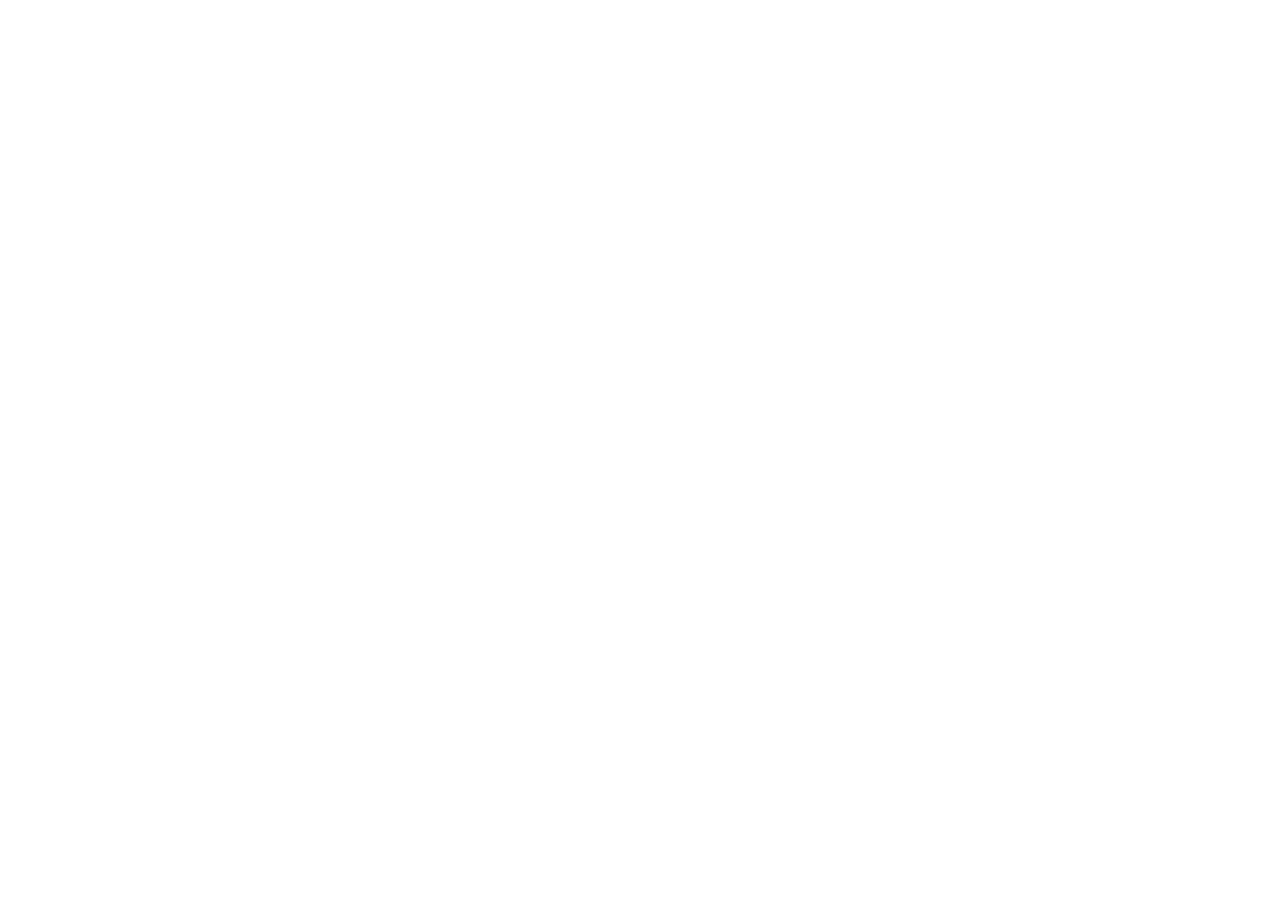
==== index.html @ 3688fe40 "init : création du dépôt, arborescence des fichiers et structure HTML de base" ====
<!DOCTYPE html>
<html lang="fr">
<head>
    <meta charset="UTF-8">
    <meta name="viewport" content="width=device-width, initial-scale=1.0">
    <title>AfriConnectSummit - Acceuil</title>

    <!-- Bootstrap Icons - CSS -->
    <link rel="stylesheet" href="https://cdn.jsdelivr.net/npm/bootstrap-icons@1.11.3/font/bootstrap-icons.min.css">
    <!-- feuille de style personnelle -->
    <link rel="stylesheet" href="css/style.css">
</head>
<body>
    
    <!-- script javascript-->
    <script src="js/main.js"></script>
</body>
</html>
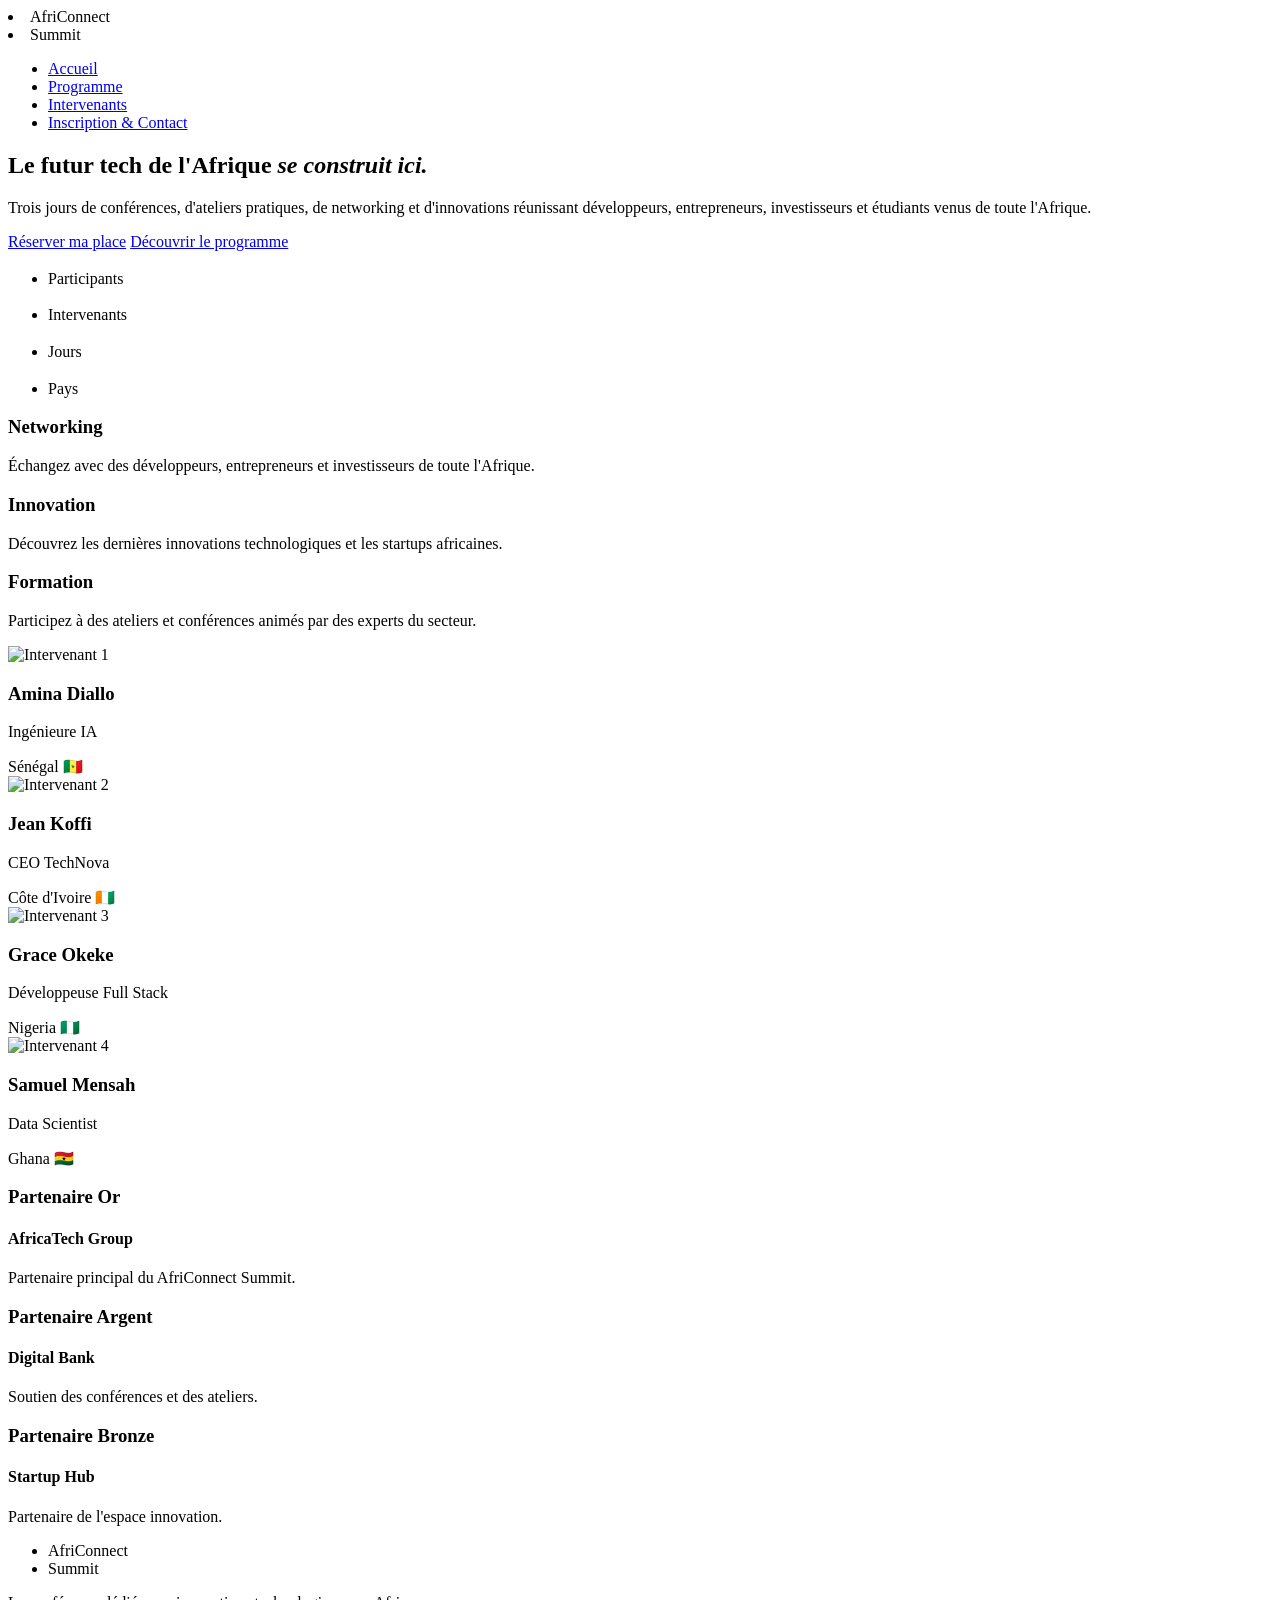
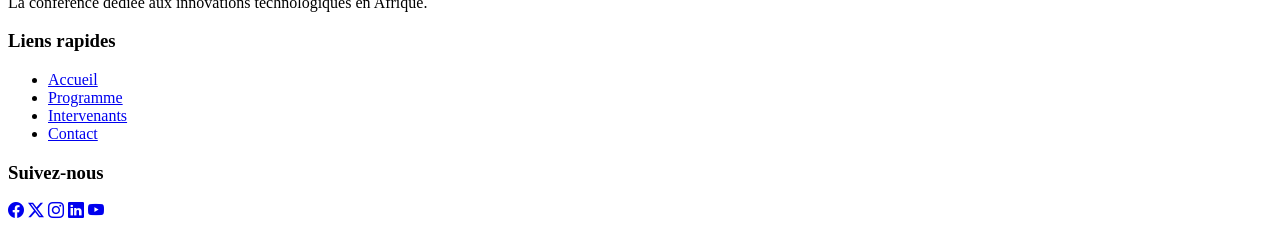
==== commit 91f28890: "HTML : Structure complète des 4 pages et contenu texte" ====
--- a/index.html
+++ b/index.html
@@ -1,5 +1,6 @@
 <!DOCTYPE html>
 <html lang="fr">
+
 <head>
     <meta charset="UTF-8">
     <meta name="viewport" content="width=device-width, initial-scale=1.0">
@@ -10,9 +11,186 @@
     <!-- feuille de style personnelle -->
     <link rel="stylesheet" href="css/style.css">
 </head>
+
 <body>
-    
+    <!-- navbar -->
+    <nav class="navbar">
+        <div class="logo">
+            <li class="logo">AfriConnect</li>
+            <li class="logo" id="color">Summit</li>
+        </div>
+        <ul class="nav-links">
+            <li><a href="index.html">Accueil</a></li>
+            <li><a href="programme.html">Programme</a></li>
+            <li><a href="intervenants.html">Intervenants</a></li>
+            <li><a href="contact.html">Inscription & Contact</a></li>
+        </ul>
+        <div class="hamburger">
+            <span></span>
+            <span></span>
+            <span></span>
+        </div>
+    </nav>
+
+    <!-- section hero -->
+    <section>
+        <div class="hero-container">
+            <div class="hero-text">
+                <h1>Le futur tech de l'Afrique <em>se construit ici.</em></h1>
+                <p>Trois jours de conférences, d'ateliers pratiques, de networking et d'innovations réunissant
+                    développeurs, entrepreneurs, investisseurs et étudiants venus de toute l'Afrique.</p>
+                <div class="hero-buttons">
+                    <a href="#" class="primaire">Réserver ma place</a>
+                    <a href="#" class="secondaire">Découvrir le programme</a>
+                </div>
+            </div>
+            <div class="hero-image">
+                <div class="image"></div>
+            </div>
+        </div>
+    </section>
+
+    <!-- section chiffres clés -->
+    <section>
+        <div></div>
+        <ul>
+            <li>
+                <h3></h3>
+                <p>Participants</p>
+            </li>
+            <li>
+                <h3></h3>
+                <p>Intervenants</p>
+            </li>
+            <li>
+                <h3></h3>
+                <p>Jours</p>
+            </li>
+            <li>
+                <h3></h3>
+                <p>Pays</p>
+            </li>
+        </ul>
+    </section>
+
+    <!-- section pourquoi anticiper -->
+    <section>
+        <div class="card">
+            <i class="fa-solid fa-users"></i>
+            <h3>Networking</h3>
+            <p>Échangez avec des développeurs, entrepreneurs et investisseurs de toute l'Afrique.</p>
+        </div>
+        <div class="card">
+            <i class="fa-solid fa-lightbulb"></i>
+            <h3>Innovation</h3>
+            <p>Découvrez les dernières innovations technologiques et les startups africaines.</p>
+        </div>
+        <div class="card">
+            <i class="fa-solid fa-graduation-cap"></i>
+            <h3>Formation</h3>
+            <p>Participez à des ateliers et conférences animés par des experts du secteur.</p>
+        </div>
+    </section>
+
+    <!-- section intervenants vedettes -->
+    <section>
+        <div class="grid">
+            <div class="card">
+                <img src="" alt="Intervenant 1">
+                <h3>Amina Diallo</h3>
+                <p>Ingénieure IA</p>
+                <span>Sénégal 🇸🇳</span>
+            </div>
+            <div class="card">
+                <img src="" alt="Intervenant 2">
+                <h3>Jean Koffi</h3>
+                <p>CEO TechNova</p>
+                <span>Côte d'Ivoire 🇨🇮</span>
+            </div>
+            <div class="card">
+                <img src="" alt="Intervenant 3">
+                <h3>Grace Okeke</h3>
+                <p>Développeuse Full Stack</p>
+                <span>Nigeria 🇳🇬</span>
+            </div>
+            <div class="card">
+                <img src="" alt="Intervenant 4">
+                <h3>Samuel Mensah</h3>
+                <p>Data Scientist</p>
+                <span>Ghana 🇬🇭</span>
+            </div>
+        </div>
+    </section>
+
+    <!-- section sponsors -->
+    <section>
+        <div class="sponsor-container">
+
+            <div class="sponsor gold">
+                <h3>Partenaire Or</h3>
+                <h4>AfricaTech Group</h4>
+                <p>Partenaire principal du AfriConnect Summit.</p>
+            </div>
+
+            <div class="sponsor silver">
+                <h3>Partenaire Argent</h3>
+                <h4>Digital Bank</h4>
+                <p>Soutien des conférences et des ateliers.</p>
+            </div>
+
+            <div class="sponsor bronze">
+                <h3>Partenaire Bronze</h3>
+                <h4>Startup Hub</h4>
+                <p>Partenaire de l'espace innovation.</p>
+            </div>
+
+        </div>
+
+    </section>
+
+    <!-- footer -->
+    <footer>
+
+        <div class="footer-container">
+
+            <div class="footer-col">
+                <ul>
+                    <li class="logo">AfriConnect</li>
+                    <li class="logo" id="color">Summit</li>
+                </ul>
+                <p>La conférence dédiée aux innovations technologiques en Afrique.</p>
+            </div>
+
+            <div class="footer-col">
+                <h3>Liens rapides</h3>
+                <ul>
+                    <li><a href="index.html">Accueil</a></li>
+                    <li><a href="programme.html">Programme</a></li>
+                    <li><a href="intervenants.html">Intervenants</a></li>
+                    <li><a href="contact.html">Contact</a></li>
+                </ul>
+            </div>
+
+            <div class="footer-col">
+                <h3>Suivez-nous</h3>
+
+                <div class="social-icons">
+                    <a href="#"><i class="bi bi-facebook"></i></a>
+                    <a href="#"><i class="bi bi-twitter-x"></i></a>
+                    <a href="#"><i class="bi bi-instagram"></i></a>
+                    <a href="#"><i class="bi bi-linkedin"></i></a>
+                    <a href="#"><i class="bi bi-youtube"></i></a>
+                </div>
+            </div>
+
+        </div>
+
+        <div id="copyrigth"></div>
+
+    </footer>
+
     <!-- script javascript-->
     <script src="js/main.js"></script>
 </body>
+
 </html>
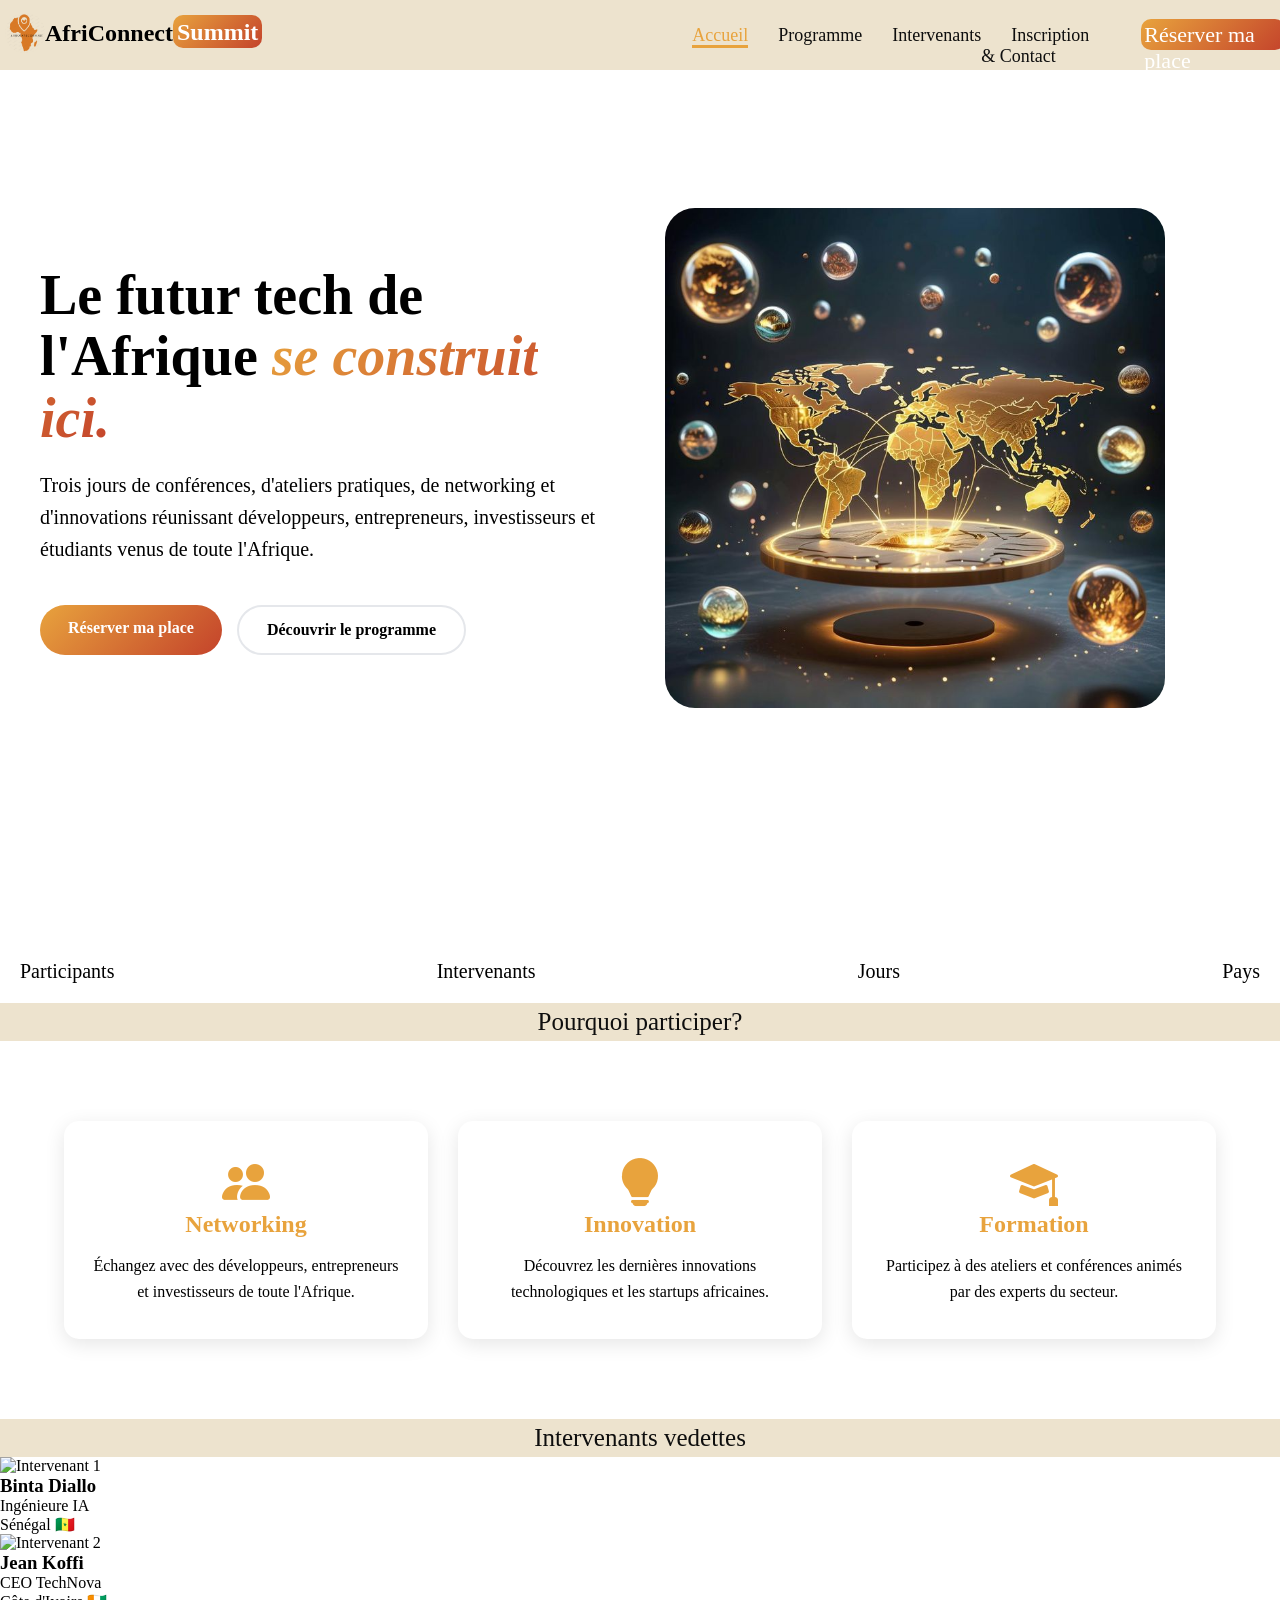
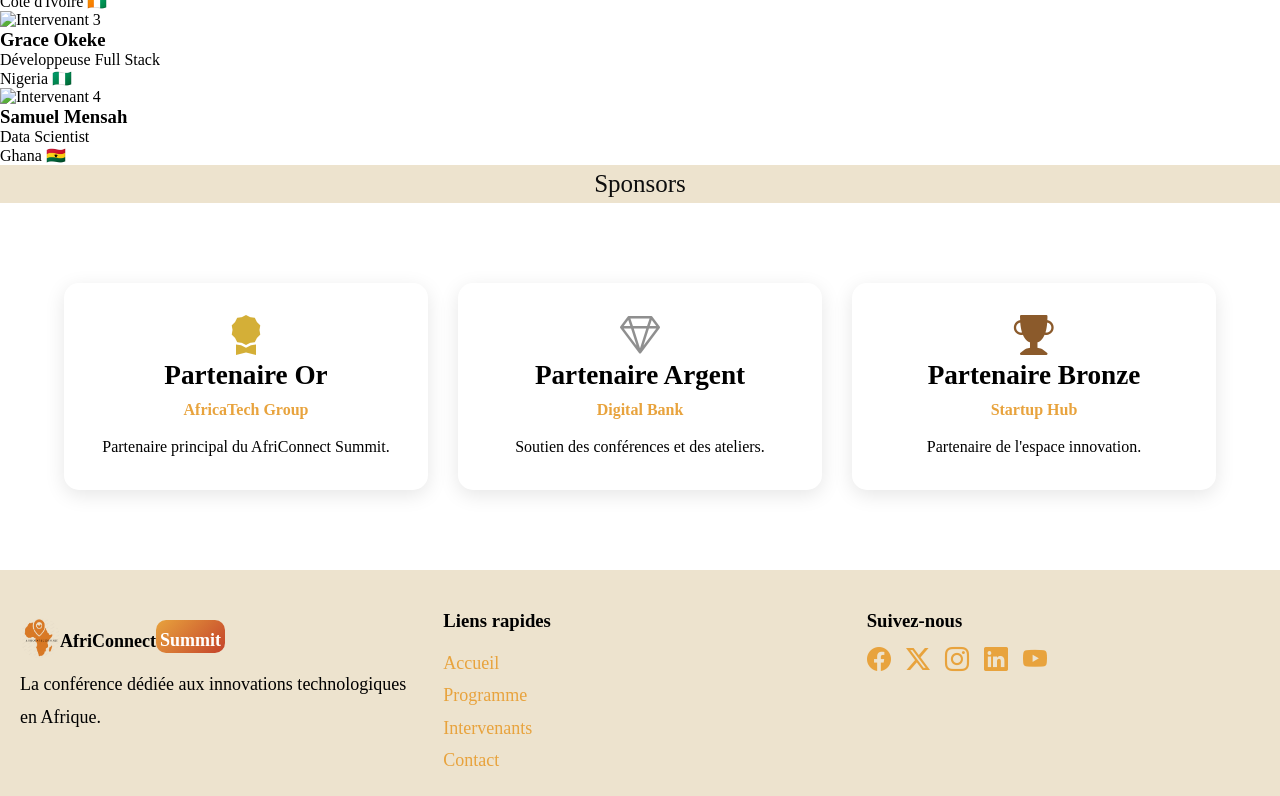
==== commit 7d685ecd: "CSS : variables et mise en page principale" ====
--- a/index.html
+++ b/index.html
@@ -16,15 +16,19 @@
     <!-- navbar -->
     <nav class="navbar">
         <div class="logo">
-            <li class="logo">AfriConnect</li>
-            <li class="logo" id="color">Summit</li>
+            <ul>
+                <li><img src="images/logo.png" alt="logo"></li>
+                <li>AfriConnect</li>
+                <li id="color">Summit</li>
+            </ul>
         </div>
         <ul class="nav-links">
-            <li><a href="index.html">Accueil</a></li>
+            <li><a href="index.html" class="active">Accueil</a></li>
             <li><a href="programme.html">Programme</a></li>
             <li><a href="intervenants.html">Intervenants</a></li>
             <li><a href="contact.html">Inscription & Contact</a></li>
         </ul>
+        <a href="contact.html" class="primaire">Réserver ma place</a>
         <div class="hamburger">
             <span></span>
             <span></span>
@@ -33,40 +37,41 @@
     </nav>
 
     <!-- section hero -->
-    <section>
+    <section class="hero-section">
         <div class="hero-container">
             <div class="hero-text">
                 <h1>Le futur tech de l'Afrique <em>se construit ici.</em></h1>
                 <p>Trois jours de conférences, d'ateliers pratiques, de networking et d'innovations réunissant
                     développeurs, entrepreneurs, investisseurs et étudiants venus de toute l'Afrique.</p>
                 <div class="hero-buttons">
-                    <a href="#" class="primaire">Réserver ma place</a>
-                    <a href="#" class="secondaire">Découvrir le programme</a>
+                    <a href="contact.html" class="primaire">Réserver ma place</a>
+                    <a href="programme.html" class="secondaire">Découvrir le programme</a>
                 </div>
             </div>
             <div class="hero-image">
-                <div class="image"></div>
+                <div class="image">
+                    <img src="images/arriere (1).jpeg" alt="acceuil">
+                </div>
             </div>
         </div>
     </section>
 
     <!-- section chiffres clés -->
-    <section>
-        <div></div>
+    <section class="chiffres-cle">
         <ul>
-            <li>
+            <li class="counters">
                 <h3></h3>
                 <p>Participants</p>
             </li>
-            <li>
+            <li class="counters">
                 <h3></h3>
                 <p>Intervenants</p>
             </li>
-            <li>
+            <li class="counters">
                 <h3></h3>
                 <p>Jours</p>
             </li>
-            <li>
+            <li class="counters">
                 <h3></h3>
                 <p>Pays</p>
             </li>
@@ -74,30 +79,34 @@
     </section>
 
     <!-- section pourquoi anticiper -->
-    <section>
-        <div class="card">
-            <i class="fa-solid fa-users"></i>
-            <h3>Networking</h3>
-            <p>Échangez avec des développeurs, entrepreneurs et investisseurs de toute l'Afrique.</p>
-        </div>
-        <div class="card">
-            <i class="fa-solid fa-lightbulb"></i>
-            <h3>Innovation</h3>
-            <p>Découvrez les dernières innovations technologiques et les startups africaines.</p>
-        </div>
-        <div class="card">
-            <i class="fa-solid fa-graduation-cap"></i>
-            <h3>Formation</h3>
-            <p>Participez à des ateliers et conférences animés par des experts du secteur.</p>
+    <section class="why">
+        <div class="title">Pourquoi participer?</div>
+        <div class="grid">
+            <div class="card">
+                <i class="bi bi-people-fill"></i> 
+                <h3>Networking</h3>
+                <p>Échangez avec des développeurs, entrepreneurs et investisseurs de toute l'Afrique.</p>
+            </div>
+            <div class="card">
+                <i class="bi bi-lightbulb-fill"></i>
+                <h3>Innovation</h3>
+                <p>Découvrez les dernières innovations technologiques et les startups africaines.</p>
+            </div>
+            <div class="card">
+                <i class="bi bi-mortarboard-fill"></i>
+                <h3>Formation</h3>
+                <p>Participez à des ateliers et conférences animés par des experts du secteur.</p>
+            </div>
         </div>
     </section>
 
     <!-- section intervenants vedettes -->
     <section>
+        <div class="title">Intervenants vedettes</div>
         <div class="grid">
             <div class="card">
                 <img src="" alt="Intervenant 1">
-                <h3>Amina Diallo</h3>
+                <h3>Binta Diallo</h3>
                 <p>Ingénieure IA</p>
                 <span>Sénégal 🇸🇳</span>
             </div>
@@ -124,21 +133,25 @@
 
     <!-- section sponsors -->
     <section>
+        <div class="title">Sponsors</div>
         <div class="sponsor-container">
-
+            
             <div class="sponsor gold">
+                <i class="bi bi-award-fill"></i>
                 <h3>Partenaire Or</h3>
                 <h4>AfricaTech Group</h4>
                 <p>Partenaire principal du AfriConnect Summit.</p>
             </div>
 
             <div class="sponsor silver">
+                <i class="bi bi-gem"></i>
                 <h3>Partenaire Argent</h3>
                 <h4>Digital Bank</h4>
                 <p>Soutien des conférences et des ateliers.</p>
             </div>
 
             <div class="sponsor bronze">
+                <i class="bi bi-trophy-fill"></i>
                 <h3>Partenaire Bronze</h3>
                 <h4>Startup Hub</h4>
                 <p>Partenaire de l'espace innovation.</p>
@@ -154,9 +167,10 @@
         <div class="footer-container">
 
             <div class="footer-col">
-                <ul>
-                    <li class="logo">AfriConnect</li>
-                    <li class="logo" id="color">Summit</li>
+                <ul class="logo">
+                    <li><img src="images/logo.png" alt="logo"></li>
+                    <li>AfriConnect</li>
+                    <li id="color">Summit</li>
                 </ul>
                 <p>La conférence dédiée aux innovations technologiques en Afrique.</p>
             </div>
--- a/css/style.css
+++ b/css/style.css
@@ -0,0 +1,560 @@
+* {
+    margin: 0;
+    padding: 0;
+}
+
+:root {
+    /* couleur du site */
+    --bg: #ffffff;
+    --primary-color: #e8a33d;
+    --secondary-color: #c4432b;
+    --third-color: #ede3ce;
+    --bg-dark: #0e0e0e;
+    --bg-dark-card: rgba(232, 163, 61, 0.14);
+    --color: #E8A33D24;
+    /* police */
+    --font-title: roboto slab;
+    --font-text: playfair display;
+}
+
+.logo {
+    font-size: 24px;
+    display: flex;
+    margin-top: 15px;
+    font-weight: bold;
+
+    img {
+        margin-top: -7px;
+        width: 40px;
+        height: 40px;
+        border-radius: 50%;
+        background: var(--third-color);
+    }
+
+    #color {
+        margin-top: -5px;
+        background: linear-gradient(135deg, var(--primary-color), var(--secondary-color));
+        color: white;
+        padding: 4px;
+        border-radius: 10px;
+        height: 25px;
+    }
+}
+
+.navbar {
+    top: 0;
+    width: 100%;
+    display: flex;
+    padding: 5px;
+    height: 60px;
+    position: fixed;
+    background: var(--third-color);
+
+    ul {
+        display: flex;
+        list-style: none;
+    }
+
+    .nav-links {
+        margin-top: 20px;
+        margin-left: 400px;
+
+        a {
+            margin-left: 30px;
+            font-size: 18px;
+            text-decoration: none;
+            color: var(--bg-dark);
+        }
+    }
+
+    .primaire {
+        margin-top: 14px;
+        padding: 3px;
+        border-radius: 10px;
+        color: white;
+        background: linear-gradient(135deg, var(--primary-color), var(--secondary-color));
+        text-decoration: none;
+        font-size: 22px;
+        height: 25px;
+        margin-left: 50px;
+
+    }
+
+    .nav-links .active {
+        border-bottom: solid var(--primary-color);
+        color: var(--primary-color);
+    }
+}
+
+.hero-interne {
+    margin: 80px auto;
+    height: 250px;
+    width: 98%;
+    background: linear-gradient(135deg, var(--primary-color), var(--secondary-color));
+    background-size: cover;
+    background-position: center;
+    border-radius: 0% 50px 0% 50px;
+    padding-top: 80px;
+
+    .hero-content {
+        width: 90%;
+        margin: auto;
+        color: white;
+        align-items: center;
+        text-align: center;
+
+        .top {
+            font-size: 20px;
+            font-family: var(--font-text);
+
+        }
+
+        h1 {
+            font-size: 45px;
+            margin-top: 50px;
+            font-family: var(--font-text);
+        }
+    }
+}
+
+/* mis en place du footer */
+footer {
+    background: var(--third-color);
+    padding: 40px 20px 20px;
+
+    .footer-container {
+        display: flex;
+        justify-content: space-between;
+        gap: 30px;
+
+        /* flex-wrap: wrap; */
+        .footer-col {
+            flex: 1;
+            min-width: 220px;
+
+            h3 {
+                margin-bottom: 15px;
+            }
+
+            p,
+            li {
+                font-size: 18px;
+                line-height: 1.8;
+            }
+
+            ul {
+                list-style: none;
+                padding: 0;
+
+                a {
+                    color: var(--primary-color);
+                    text-decoration: none;
+                }
+            }
+
+            .social-icons {
+                display: flex;
+                gap: 15px;
+                margin-top: 10px;
+
+                a {
+                    color: var(--primary-color);
+                    font-size: 24px;
+                }
+            }
+
+        }
+
+    }
+}
+
+/* en-tête de chaque page */
+.title {
+    padding: 5px;
+    font-size: 25px;
+    color: var(--bg-dark);
+    text-align: center;
+    align-items: center;
+    background: var(--third-color);
+    font-family: var(--font-title);
+
+}
+
+/* page d'acceuil */
+.hero-section {
+    padding: 100px 20px;
+    max-width: 1200px;
+    margin: 0 auto;
+    min-height: 80vh;
+    display: flex;
+    align-items: center;
+
+    .hero-container {
+        display: grid;
+        grid-template-columns: 1fr 1fr;
+        gap: 50px;
+        align-items: center;
+        width: 100%;
+    }
+
+    .hero-text {
+        h1 {
+            font-size: 3.5rem;
+            line-height: 1.1;
+            margin-bottom: 20px;
+            font-weight: 800;
+        }
+
+        p {
+            font-size: 1.25rem;
+            color: var(--text-muted);
+            line-height: 1.6;
+            margin-bottom: 40px;
+            font-family: var(--font-text);
+        }
+    }
+
+    .hero-text h1 em {
+        background: linear-gradient(135deg, var(--primary-color), var(--secondary-color));
+        -webkit-background-clip: text;
+        -webkit-text-fill-color: transparent;
+        background-clip: text;
+    }
+
+    .hero-buttons {
+        display: flex;
+        gap: 15px;
+
+        .primaire,
+        .secondaire {
+            padding: 14px 28px;
+            border-radius: 40px;
+            font-weight: 600;
+            text-decoration: none;
+
+        }
+
+        .primaire {
+            background: linear-gradient(135deg, var(--primary-color), var(--secondary-color));
+            color: white;
+        }
+
+        .secondaire {
+            background-color: transparent;
+            color: var(--text-color);
+            border: 2px solid #E5E7EB;
+        }
+    }
+
+
+
+    .hero-image {
+        width: 100%;
+
+        img {
+            height: 500px;
+            border-radius: 30px;
+
+        }
+    }
+}
+
+/* acceuil chiffres-clés */
+.chiffres-cle {
+    padding: 40px 20px 20px;
+
+    ul {
+        display: flex;
+        list-style: none;
+        justify-content: space-between;
+        gap: 30px;
+    }
+
+    .counters {
+        font-family: var(--font-text);
+        font-size: 20px;
+
+    }
+}
+
+/* pourquoi participer */
+.why {
+    .grid {
+        display: grid;
+        grid-template-columns: repeat(3, 1fr);
+        gap: 30px;
+        width: 90%;
+        margin: 80px auto;
+
+        i {
+            font-size: 3rem;
+            color: var(--primary-color);
+            margin-bottom: 20px;
+        }
+
+        h3 {
+            font-size: 1.5rem;
+            margin-bottom: 15px;
+            color: var(--secondary-color);
+        }
+
+        p {
+            color: var(--text-muted);
+            line-height: 1.6;
+            font-size: 1rem;
+        }
+
+        i {
+            font-size: 3rem;
+            color: var(--primary-color);
+            margin-bottom: 20px;
+        }
+
+        h3 {
+            font-size: 1.5rem;
+            margin-bottom: 15px;
+            color: var(--secondary-color);
+        }
+
+        p {
+            color: var(--text-muted);
+            line-height: 1.6;
+            font-size: 1rem;
+        }
+    }
+
+    .card {
+        background: var(--bg);
+        padding: 35px 25px;
+        text-align: center;
+        border-radius: 15px;
+        box-shadow: 0 5px 20px rgba(0, 0, 0, 0.1);
+
+        i {
+            font-size: 3rem;
+            color: var(--primary-color);
+            margin-bottom: 20px;
+        }
+
+        h3 {
+            font-size: 1.5rem;
+            margin-bottom: 15px;
+            color: var(--primary-color);
+        }
+
+        p {
+            line-height: 1.6;
+            font-size: 1rem;
+        }
+    }
+
+
+}
+
+/* sponsor */
+.sponsor-container{
+    display: flex;
+    justify-content: center;
+    align-items: stretch;
+    gap: 30px;
+    flex-wrap: wrap;
+    width: 90%;
+    margin: 80px auto;
+}
+
+.sponsor{
+    flex: 1 1 300px;
+    padding: 30px;
+    border-radius: 15px;
+    text-align: center;
+    box-shadow: 0 5px 20px rgba(0,0,0,.1);
+}
+
+.sponsor h3{
+    margin-bottom: 10px;
+    font-size: 1.7rem;
+}
+
+.sponsor h4{
+    margin-bottom: 15px;
+    color: var(--primary-color);
+}
+
+.sponsor p{
+    line-height: 1.6;
+}
+
+.gold{
+    i{
+        font-size: 40px;
+        color: #d4af37;
+    }
+}
+
+.silver{
+    i{
+        font-size: 40px;
+        color: #8f8f8f;
+    }
+}
+
+.bronze{
+    i{
+        font-size: 40px;
+        color: #8b5a2b;
+    }
+}
+/* programme  */
+.programme{
+    width:90%;
+    margin:50px auto;
+}
+
+.tabs{
+    display:flex;
+    justify-content:center;
+    gap:15px;
+    margin-bottom:30px;
+    
+}
+
+.tab{
+    padding:12px 25px;
+    border:none;
+    background: var(--third-color);
+    cursor:pointer;
+    font-size:16px;
+    border-radius:6px;
+    transition:.3s;
+}
+
+table{
+    width:100%;
+    border-collapse:collapse;
+}
+
+th{
+    background: var(--primary-color);
+    color: var(--bg);
+    padding:15px;
+}
+
+td{
+    padding:12px;
+    text-align:center;
+}
+
+tbody tr:nth-child(even){
+    background:#f2f2f2;
+}
+
+tbody tr:nth-child(odd){
+    background:white;
+}
+
+/* section thématique */
+.theme {
+    .theme-grid {
+        margin: 60px auto;
+        text-align: center;
+        width: 90%;
+        display: grid;
+        grid-template-columns: repeat(2, 1fr);
+        gap: 30px;
+    }
+
+    .theme-card {
+        background: var(--bg);
+        padding: 30px;
+        border-radius: 10px;
+        box-shadow: 0 5px 15px rgba(0, 0, 0, .1);
+
+        i {
+            font-size: 50px;
+            color: var(--primary-color);
+            margin-bottom: 15px;
+        }
+
+        h3 {
+            margin-bottom: 15px;
+        }
+
+        p {
+            line-height: 1.6;
+        }
+    }
+}
+
+/* contact : inscription */
+.contact{
+    width:90%;
+    margin:60px auto;
+    display:flex;
+    gap:40px;
+    align-items:flex-start;
+}
+
+.formulaire,
+.infos{
+    flex:1;
+    background: var(--third-color);
+    padding:30px;
+    border-radius:10px;
+    box-shadow:0 5px 15px rgba(0,0,0,.1);
+}
+
+.champ{
+    display:flex;
+    flex-direction:column;
+    margin-bottom:20px;
+}
+
+.champ label{
+    margin-bottom:8px;
+    font-weight:bold;
+    font-family: var(--font-text);
+}
+
+.champ input,
+.champ select,
+.champ textarea{
+    padding:12px;
+    border:1px solid #ccc;
+    border-radius:6px;
+    font-size:16px;
+    outline:none;
+    font-family: var(--font-text);
+}
+
+textarea{
+    resize:vertical;
+}
+
+.btn{
+    width:100%;
+    padding:14px;
+    border:none;
+    font-size:17px;
+    border-radius:6px;
+    cursor:pointer;
+    transition:.3s;
+}
+
+.infos p{
+    margin:18px 0;
+    line-height:1.6;
+    font-family: var(--font-text);
+}
+/* localisation */
+.localisation{
+    margin: 80px auto;
+    text-align: center;
+}
+iframe{
+    margin-top: 50px;
+    width: 40%;
+    height: 500px;
+    border: 0;
+    border-radius: 15px;
+    box-shadow: 0 8px 25px rgba(0,0,0,0.15);
+}
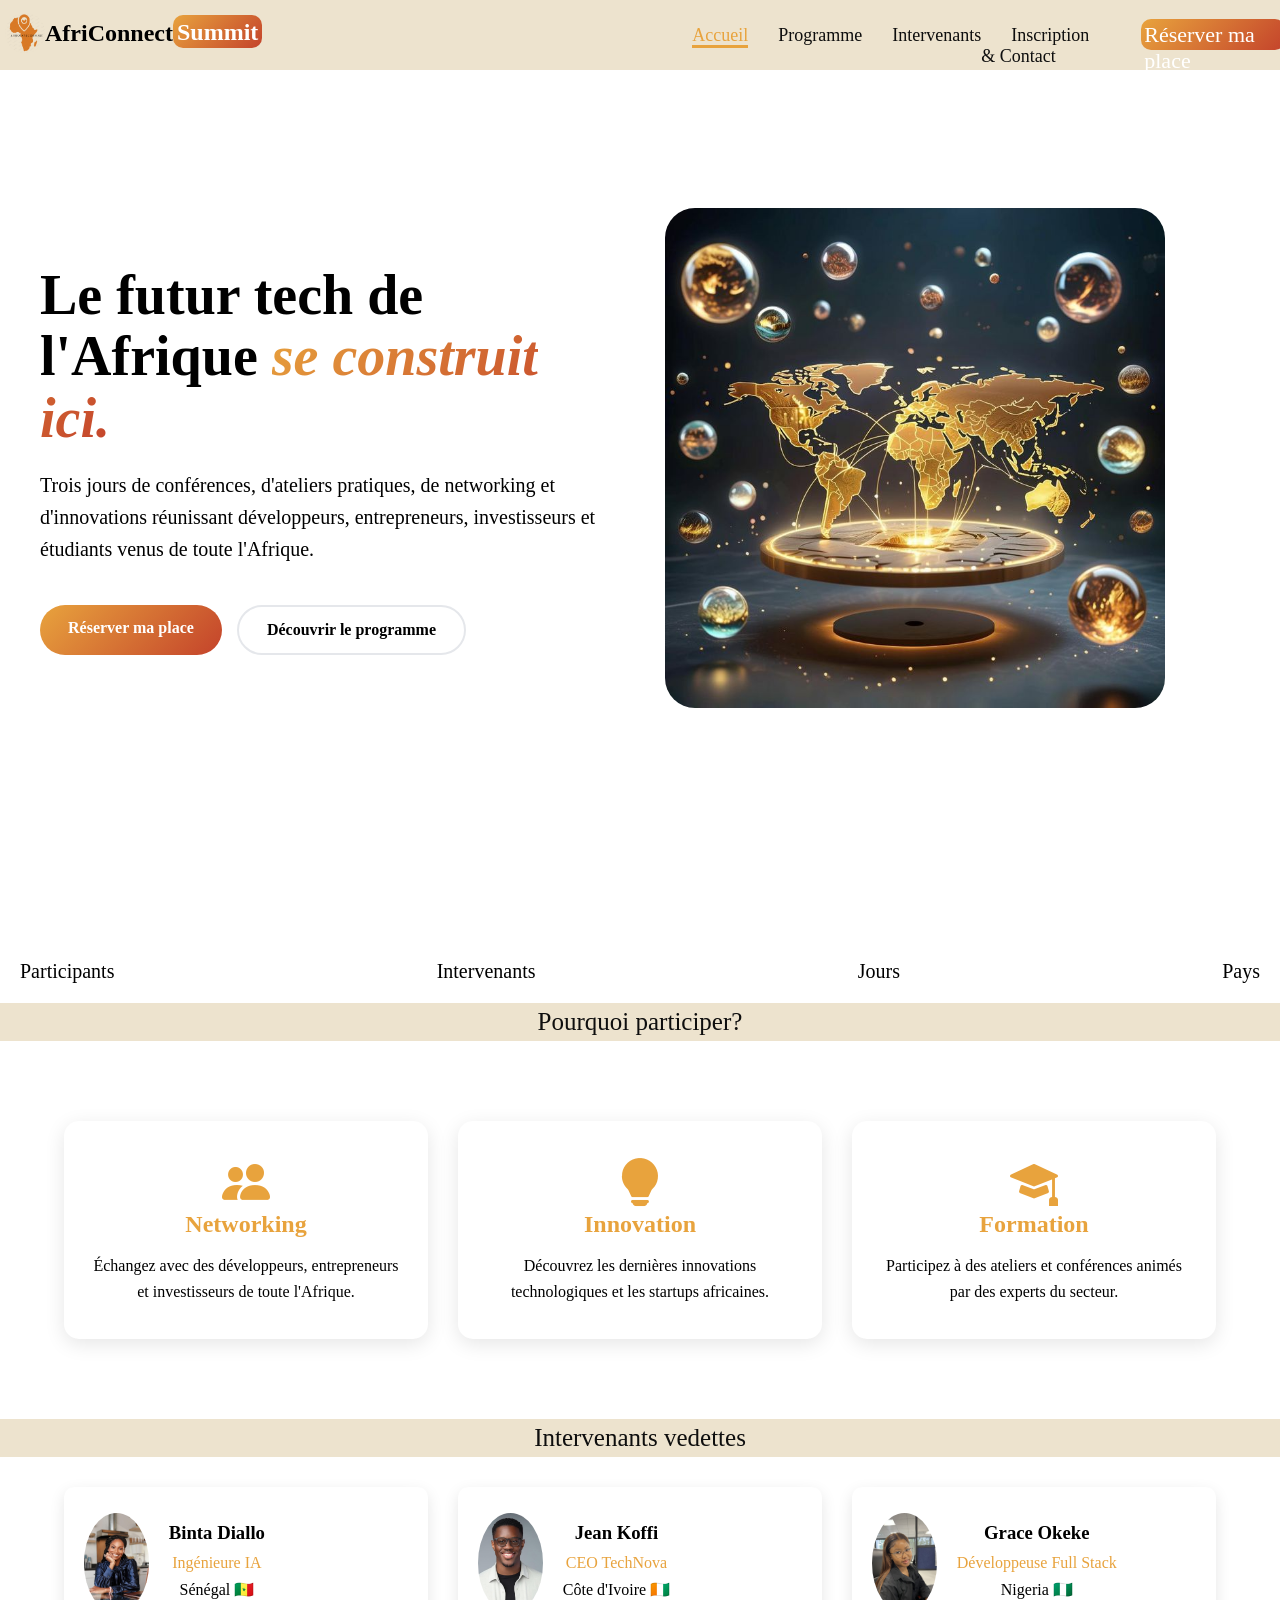
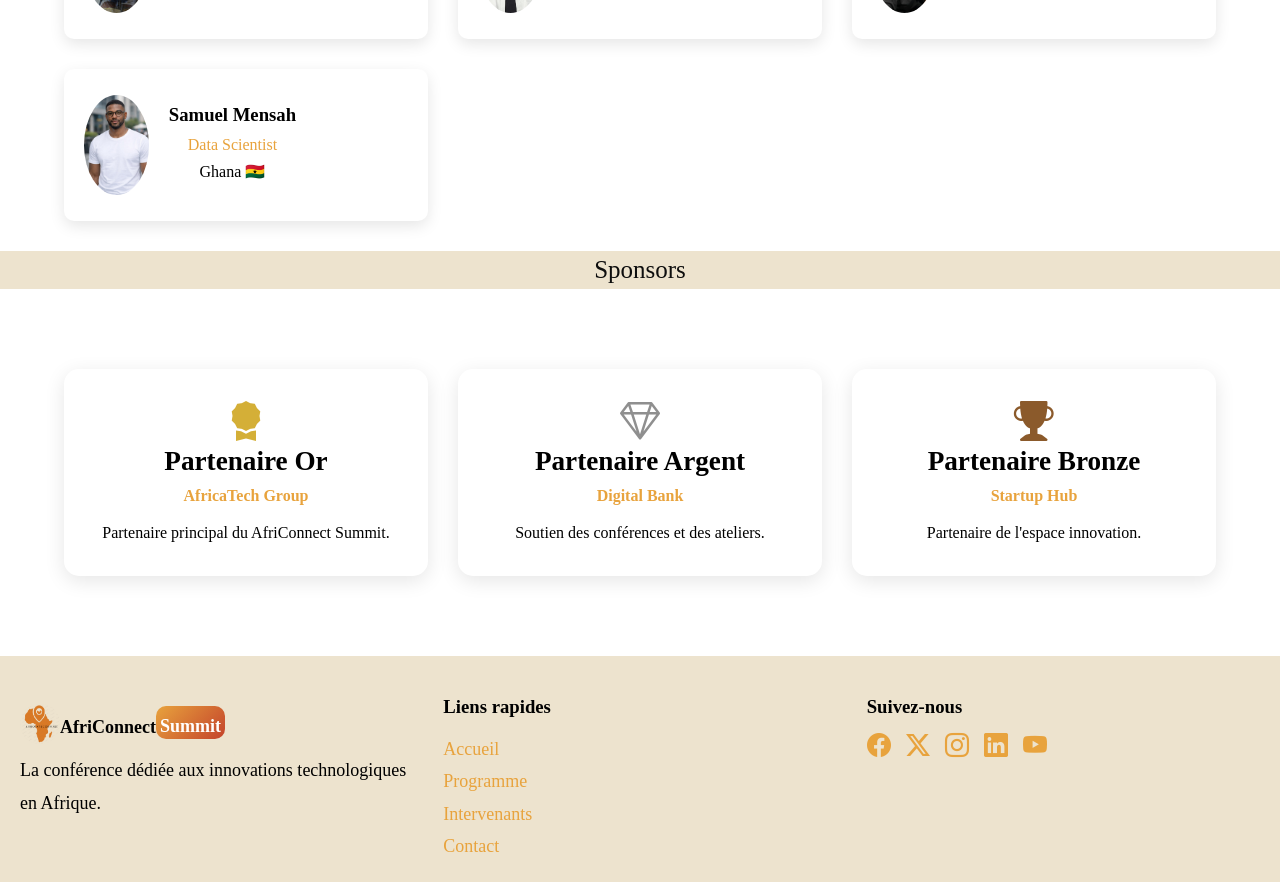
==== commit ba23c7ef: "CSS : grille d'intervenants et effets hover" ====
--- a/index.html
+++ b/index.html
@@ -81,9 +81,9 @@
     <!-- section pourquoi anticiper -->
     <section class="why">
         <div class="title">Pourquoi participer?</div>
-        <div class="grid">
-            <div class="card">
-                <i class="bi bi-people-fill"></i> 
+        <div class="grid-why">
+            <div class="card">
+                <i class="bi bi-people-fill"></i>
                 <h3>Networking</h3>
                 <p>Échangez avec des développeurs, entrepreneurs et investisseurs de toute l'Afrique.</p>
             </div>
@@ -105,28 +105,36 @@
         <div class="title">Intervenants vedettes</div>
         <div class="grid">
             <div class="card">
-                <img src="" alt="Intervenant 1">
-                <h3>Binta Diallo</h3>
-                <p>Ingénieure IA</p>
-                <span>Sénégal 🇸🇳</span>
-            </div>
-            <div class="card">
-                <img src="" alt="Intervenant 2">
-                <h3>Jean Koffi</h3>
-                <p>CEO TechNova</p>
-                <span>Côte d'Ivoire 🇨🇮</span>
-            </div>
-            <div class="card">
-                <img src="" alt="Intervenant 3">
-                <h3>Grace Okeke</h3>
-                <p>Développeuse Full Stack</p>
-                <span>Nigeria 🇳🇬</span>
-            </div>
-            <div class="card">
-                <img src="" alt="Intervenant 4">
-                <h3>Samuel Mensah</h3>
-                <p>Data Scientist</p>
-                <span>Ghana 🇬🇭</span>
+                <img src="images/bintadiallo.jpeg" alt="Intervenant 1">
+                <div>
+                    <h3>Binta Diallo</h3>
+                    <p>Ingénieure IA</p>
+                    <span>Sénégal 🇸🇳</span>
+                </div>
+            </div>
+            <div class="card">
+                <img src="images/jeankoffi.jpeg" alt="Intervenant 2">
+                <div>
+                    <h3>Jean Koffi</h3>
+                    <p>CEO TechNova</p>
+                    <span>Côte d'Ivoire 🇨🇮</span>
+                </div>
+            </div>
+            <div class="card">
+                <img src="images/graceokeke.jpeg" alt="Intervenant 3">
+                <div>
+                    <h3>Grace Okeke</h3>
+                    <p>Développeuse Full Stack</p>
+                    <span>Nigeria 🇳🇬</span>
+                </div>
+            </div>
+            <div class="card">
+                <img src="images/samuelmensah.jpeg" alt="Intervenant 4">
+                <div>
+                    <h3>Samuel Mensah</h3>
+                    <p>Data Scientist</p>
+                    <span>Ghana 🇬🇭</span>
+                </div>
             </div>
         </div>
     </section>
@@ -135,7 +143,7 @@
     <section>
         <div class="title">Sponsors</div>
         <div class="sponsor-container">
-            
+
             <div class="sponsor gold">
                 <i class="bi bi-award-fill"></i>
                 <h3>Partenaire Or</h3>
--- a/css/style.css
+++ b/css/style.css
@@ -49,6 +49,7 @@
     height: 60px;
     position: fixed;
     background: var(--third-color);
+    z-index: 2;
 
     ul {
         display: flex;
@@ -64,6 +65,11 @@
             font-size: 18px;
             text-decoration: none;
             color: var(--bg-dark);
+            transition: .3s;
+        }
+        a:hover{
+           box-shadow: 0 5px 20px rgba(0, 0, 0, 0.1);
+            border-bottom: solid var(--bg-dark);
         }
     }
 
@@ -77,6 +83,12 @@
         font-size: 22px;
         height: 25px;
         margin-left: 50px;
+        transition: .3s;
+    }
+
+    .primaire:hover{
+        box-shadow: 0 5px 20px rgba(0, 0, 0, 0.1);
+        transform: translateY(-5px);
 
     }
 
@@ -109,11 +121,20 @@
 
         }
 
+        a{
+            color: var(--bg-dark);
+        }
+
+        a:hover{
+            color: var(--bg);
+        }
+
         h1 {
             font-size: 45px;
             margin-top: 50px;
             font-family: var(--font-text);
         }
+
     }
 }
 
@@ -150,6 +171,9 @@
                     color: var(--primary-color);
                     text-decoration: none;
                 }
+                a:hover{
+                    color: var(--bg);
+                }
             }
 
             .social-icons {
@@ -160,6 +184,9 @@
                 a {
                     color: var(--primary-color);
                     font-size: 24px;
+                }
+                a:hover{
+                    color: var(--bg);
                 }
             }
 
@@ -236,13 +263,24 @@
 
         .primaire {
             background: linear-gradient(135deg, var(--primary-color), var(--secondary-color));
-            color: white;
+            color: var(--bg);
+        }
+
+        .primaire:hover{
+            box-shadow: 0 5px 20px rgba(0, 0, 0, 0.5);
+            color: var(--bg-dark);
+            background: var(--bg);
+            border: 2px solid #E5E7EB;
         }
 
         .secondaire {
             background-color: transparent;
             color: var(--text-color);
             border: 2px solid #E5E7EB;
+        }
+
+        .secondaire:hover{
+            box-shadow: 0 5px 20px rgba(0, 0, 0, 0.5);
         }
     }
 
@@ -279,7 +317,7 @@
 
 /* pourquoi participer */
 .why {
-    .grid {
+    .grid-why {
         display: grid;
         grid-template-columns: repeat(3, 1fr);
         gap: 30px;
@@ -329,6 +367,7 @@
         text-align: center;
         border-radius: 15px;
         box-shadow: 0 5px 20px rgba(0, 0, 0, 0.1);
+        transition: .3s;
 
         i {
             font-size: 3rem;
@@ -348,11 +387,16 @@
         }
     }
 
+    .card:hover {
+        transform: translateY(-10px);
+        box-shadow: 0 12px 25px rgba(0, 0, 0, .2);
+    }
+
 
 }
 
 /* sponsor */
-.sponsor-container{
+.sponsor-container {
     display: flex;
     justify-content: center;
     align-items: stretch;
@@ -362,94 +406,107 @@
     margin: 80px auto;
 }
 
-.sponsor{
+.sponsor {
     flex: 1 1 300px;
     padding: 30px;
     border-radius: 15px;
     text-align: center;
-    box-shadow: 0 5px 20px rgba(0,0,0,.1);
-}
-
-.sponsor h3{
+    box-shadow: 0 5px 20px rgba(0, 0, 0, .1);
+    transition: .3s;
+}
+
+.sponsor:hover {
+    transform: translateY(-10px);
+    box-shadow: 0 12px 25px rgba(0, 0, 0, .2);
+}
+
+.sponsor h3 {
     margin-bottom: 10px;
     font-size: 1.7rem;
 }
 
-.sponsor h4{
+.sponsor h4 {
     margin-bottom: 15px;
     color: var(--primary-color);
 }
 
-.sponsor p{
+.sponsor p {
     line-height: 1.6;
 }
 
-.gold{
-    i{
+.gold {
+    i {
         font-size: 40px;
         color: #d4af37;
     }
 }
 
-.silver{
-    i{
+.silver {
+    i {
         font-size: 40px;
         color: #8f8f8f;
     }
 }
 
-.bronze{
-    i{
+.bronze {
+    i {
         font-size: 40px;
         color: #8b5a2b;
     }
 }
+
 /* programme  */
-.programme{
-    width:90%;
-    margin:50px auto;
-}
-
-.tabs{
-    display:flex;
-    justify-content:center;
-    gap:15px;
-    margin-bottom:30px;
-    
-}
-
-.tab{
-    padding:12px 25px;
-    border:none;
+.programme {
+    width: 90%;
+    margin: 50px auto;
+}
+
+.tabs {
+    display: flex;
+    justify-content: center;
+    gap: 15px;
+    margin-bottom: 30px;
+
+
+}
+
+.tab {
+    padding: 12px 25px;
+    border: none;
     background: var(--third-color);
-    cursor:pointer;
-    font-size:16px;
-    border-radius:6px;
-    transition:.3s;
-}
-
-table{
-    width:100%;
-    border-collapse:collapse;
-}
-
-th{
+    cursor: pointer;
+    font-size: 16px;
+    border-radius: 6px;
+    transition: .3s;
+}
+
+.tab:hover {
     background: var(--primary-color);
     color: var(--bg);
-    padding:15px;
-}
-
-td{
-    padding:12px;
-    text-align:center;
-}
-
-tbody tr:nth-child(even){
-    background:#f2f2f2;
-}
-
-tbody tr:nth-child(odd){
-    background:white;
+}
+
+table {
+    width: 100%;
+    border-collapse: collapse;
+}
+
+th {
+    background: var(--primary-color);
+    color: var(--bg);
+    padding: 15px;
+}
+
+td {
+    padding: 12px;
+    text-align: center;
+}
+
+tbody tr:nth-child(even) {
+    background: #f2f2f2;
+}
+
+tbody tr:nth-child(odd) {
+    background: white;
 }
 
 /* section thématique */
@@ -468,6 +525,7 @@
         padding: 30px;
         border-radius: 10px;
         box-shadow: 0 5px 15px rgba(0, 0, 0, .1);
+        transition: .3s;
 
         i {
             font-size: 50px;
@@ -483,78 +541,244 @@
             line-height: 1.6;
         }
     }
+
+    .theme-card:hover {
+        transform: translateY(-10px);
+        box-shadow: 0 12px 25px rgba(0, 0, 0, .2);
+    }
 }
 
 /* contact : inscription */
-.contact{
-    width:90%;
-    margin:60px auto;
-    display:flex;
-    gap:40px;
-    align-items:flex-start;
+.contact {
+    width: 90%;
+    margin: 60px auto;
+    display: flex;
+    gap: 40px;
+    align-items: flex-start;
 }
 
 .formulaire,
-.infos{
-    flex:1;
+.infos {
+    flex: 1;
     background: var(--third-color);
-    padding:30px;
-    border-radius:10px;
-    box-shadow:0 5px 15px rgba(0,0,0,.1);
-}
-
-.champ{
-    display:flex;
-    flex-direction:column;
-    margin-bottom:20px;
-}
-
-.champ label{
-    margin-bottom:8px;
-    font-weight:bold;
+    padding: 30px;
+    border-radius: 10px;
+    box-shadow: 0 5px 15px rgba(0, 0, 0, .1);
+
+    a{
+        text-decoration: none;
+        color: var(--bg-dark);
+    }
+
+    a:hover{
+        color: var(--bg);
+    }
+}
+
+.champ {
+    display: flex;
+    flex-direction: column;
+    margin-bottom: 20px;
+}
+
+.champ label {
+    margin-bottom: 8px;
+    font-weight: bold;
     font-family: var(--font-text);
 }
 
 .champ input,
 .champ select,
-.champ textarea{
-    padding:12px;
-    border:1px solid #ccc;
-    border-radius:6px;
-    font-size:16px;
-    outline:none;
+.champ textarea {
+    padding: 12px;
+    border: 1px solid #ccc;
+    border-radius: 6px;
+    font-size: 16px;
+    outline: none;
     font-family: var(--font-text);
-}
-
-textarea{
-    resize:vertical;
-}
-
-.btn{
-    width:100%;
-    padding:14px;
-    border:none;
-    font-size:17px;
-    border-radius:6px;
-    cursor:pointer;
-    transition:.3s;
-}
-
-.infos p{
-    margin:18px 0;
-    line-height:1.6;
+    transition: .3s;
+}
+
+.champ input:hover,
+.champ select:hover,
+.champ textarea:hover{
+    transform: translateY(-5px);
+    box-shadow: 0 12px 25px rgba(0, 0, 0, .2);
+}
+
+textarea {
+    resize: vertical;
+}
+
+.btn {
+    width: 100%;
+    padding: 14px;
+    border: none;
+    font-size: 17px;
+    border-radius: 6px;
+    cursor: pointer;
+    transition: .3s;
+    color: var(--bg);
+    background: linear-gradient(135deg, var(--primary-color), var(--secondary-color));
+}
+
+.btn:hover{
+    transform: translateY(-10px);
+    box-shadow: 0 12px 25px rgba(0, 0, 0, .2);
+}
+
+.infos p {
+    margin: 18px 0;
+    line-height: 1.6;
     font-family: var(--font-text);
 }
+
 /* localisation */
-.localisation{
+.localisation {
     margin: 80px auto;
     text-align: center;
 }
-iframe{
+
+iframe {
     margin-top: 50px;
     width: 40%;
     height: 500px;
     border: 0;
     border-radius: 15px;
-    box-shadow: 0 8px 25px rgba(0,0,0,0.15);
-}+    box-shadow: 0 8px 25px rgba(0, 0, 0, 0.15);
+}
+
+/* les cartes */
+
+.filtres {
+    display: flex;
+    justify-content: center;
+    flex-wrap: wrap;
+    gap: 15px;
+    margin: 30px 0;
+}
+
+.filter-btn {
+    padding: 10px 20px;
+    border: none;
+    background: var(--third-color);
+    cursor: pointer;
+    border-radius: 6px;
+    transition: .3s;
+}
+
+.filter-btn:hover {
+    background: var(--primary-color);
+    color: white;
+}
+
+.grid {
+    display: grid;
+    grid-template-columns: repeat(3, 1fr);
+    gap: 30px;
+    width: 90%;
+    margin: 30px auto 30px;
+    text-align: center;
+
+    .card {
+        display: flex;
+        align-items: center;
+        gap: 20px;
+        padding: 20px;
+        background: white;
+        border-radius: 10px;
+        overflow: hidden;
+        box-shadow: 0 5px 15px rgba(0, 0, 0, .1);
+        transition: .3s;
+        z-index: 0;
+    }
+
+    .card:hover {
+        transform: translateY(-10px);
+        box-shadow: 0 12px 25px rgba(0, 0, 0, .2);
+    }
+
+    .card img {
+
+        width: 20%;
+        height: 100px;
+        object-fit: cover;
+        border-radius: 50%;
+    }
+
+    .card h3 {
+        margin: 15px 0 10px;
+    }
+
+    .card p {
+        color: var(--primary-color);
+        margin-bottom: 8px;
+    }
+
+    .card span {
+        display: block;
+        margin-bottom: 20px;
+    }
+}
+
+
+
+/* faq */
+.accordion {
+    width: 80%;
+    margin: 60px auto;
+
+    .item {
+        margin-bottom: 15px;
+        border-radius: 8px;
+        overflow: hidden;
+        box-shadow: 0 3px 10px rgba(0, 0, 0, .1);
+    }
+
+    input {
+        display: none;
+    }
+
+    label {
+        display: block;
+        padding: 18px 20px;
+        background: var(--primary-color);
+        color: var(--bg);
+        font-weight: bold;
+        cursor: pointer;
+        position: relative;
+    }
+
+    label::after {
+        content: "+";
+        position: absolute;
+        right: 20px;
+        font-size: 22px;
+    }
+
+}
+
+.content {
+    max-height: 0;
+    overflow: hidden;
+    background: #f8f9fa;
+    transition: max-height .5s ease, padding .5s ease;
+    padding: 0 20px;
+
+    p {
+        line-height: 1.6;
+    }
+}
+
+
+
+/* Accordion ouvert */
+
+input:checked+label+.content {
+    max-height: 200px;
+    padding: 20px;
+}
+
+input:checked+label::after {
+    content: "−";
+}
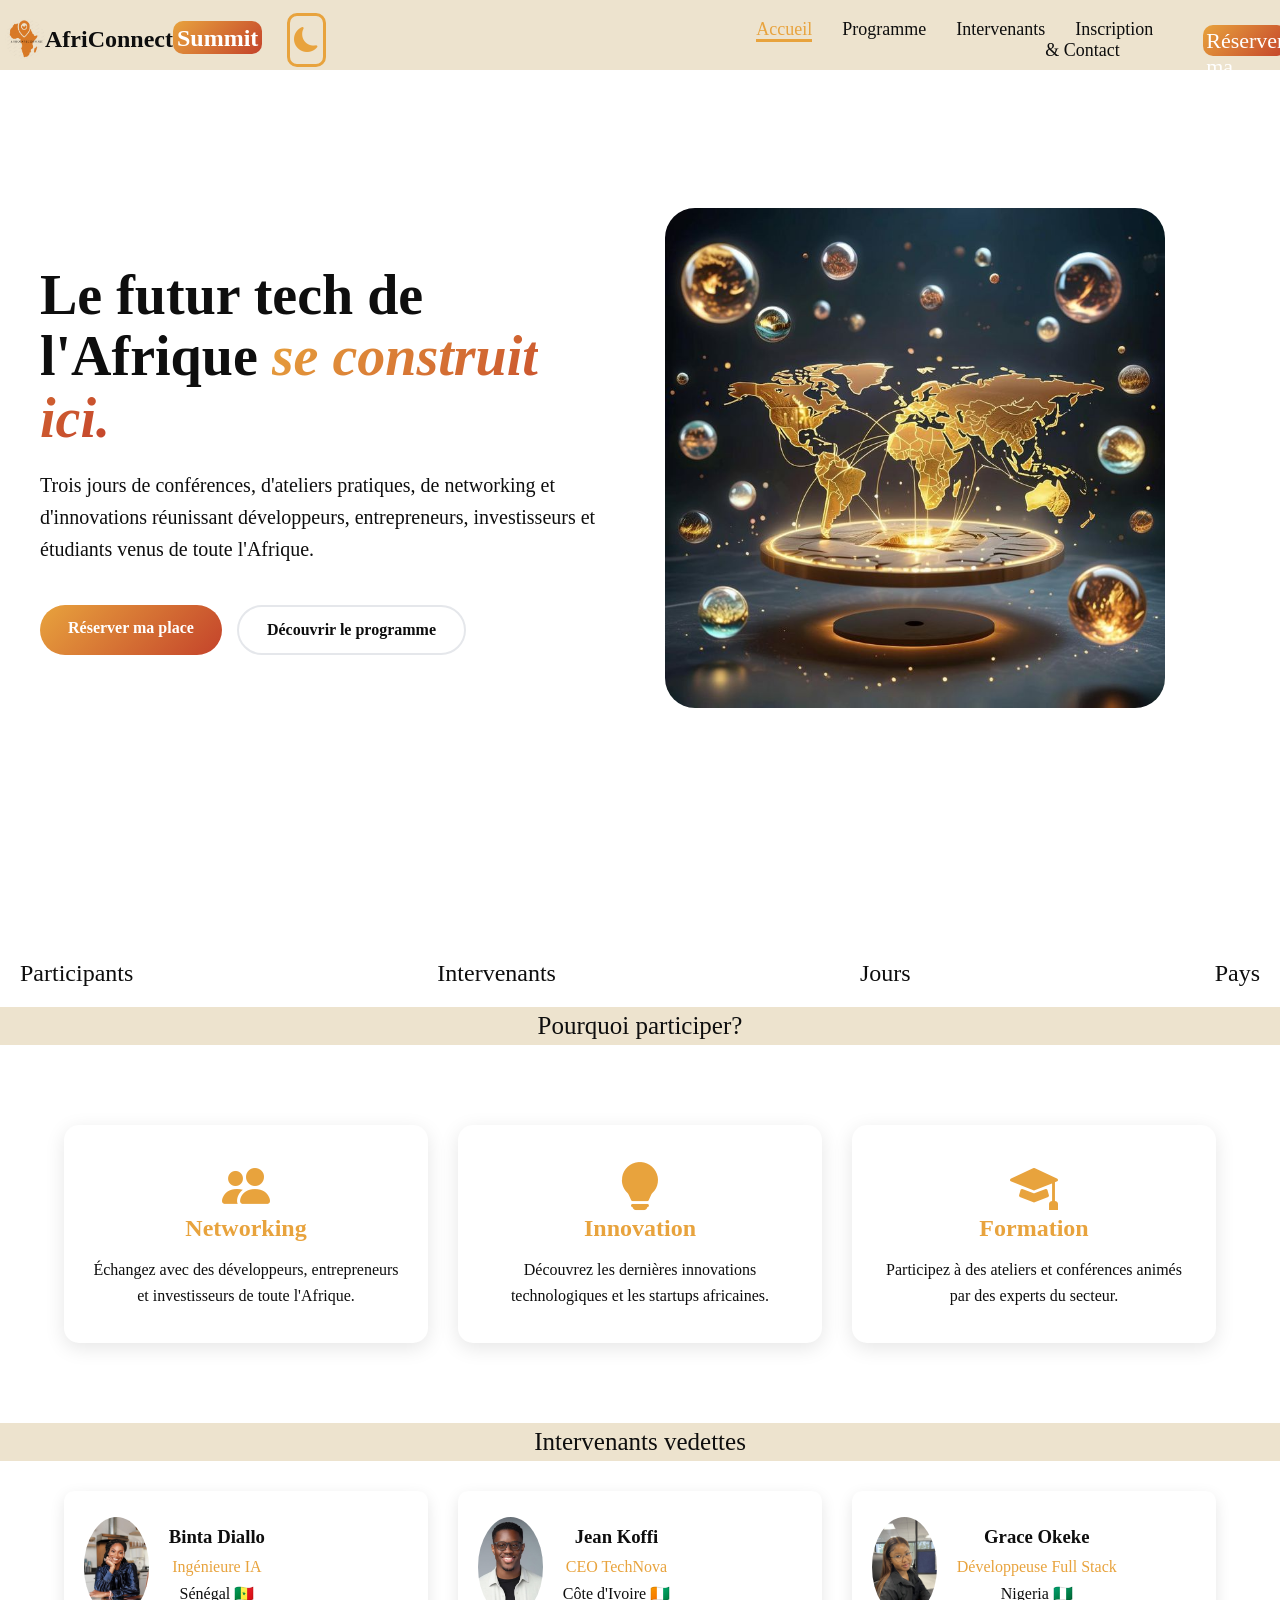
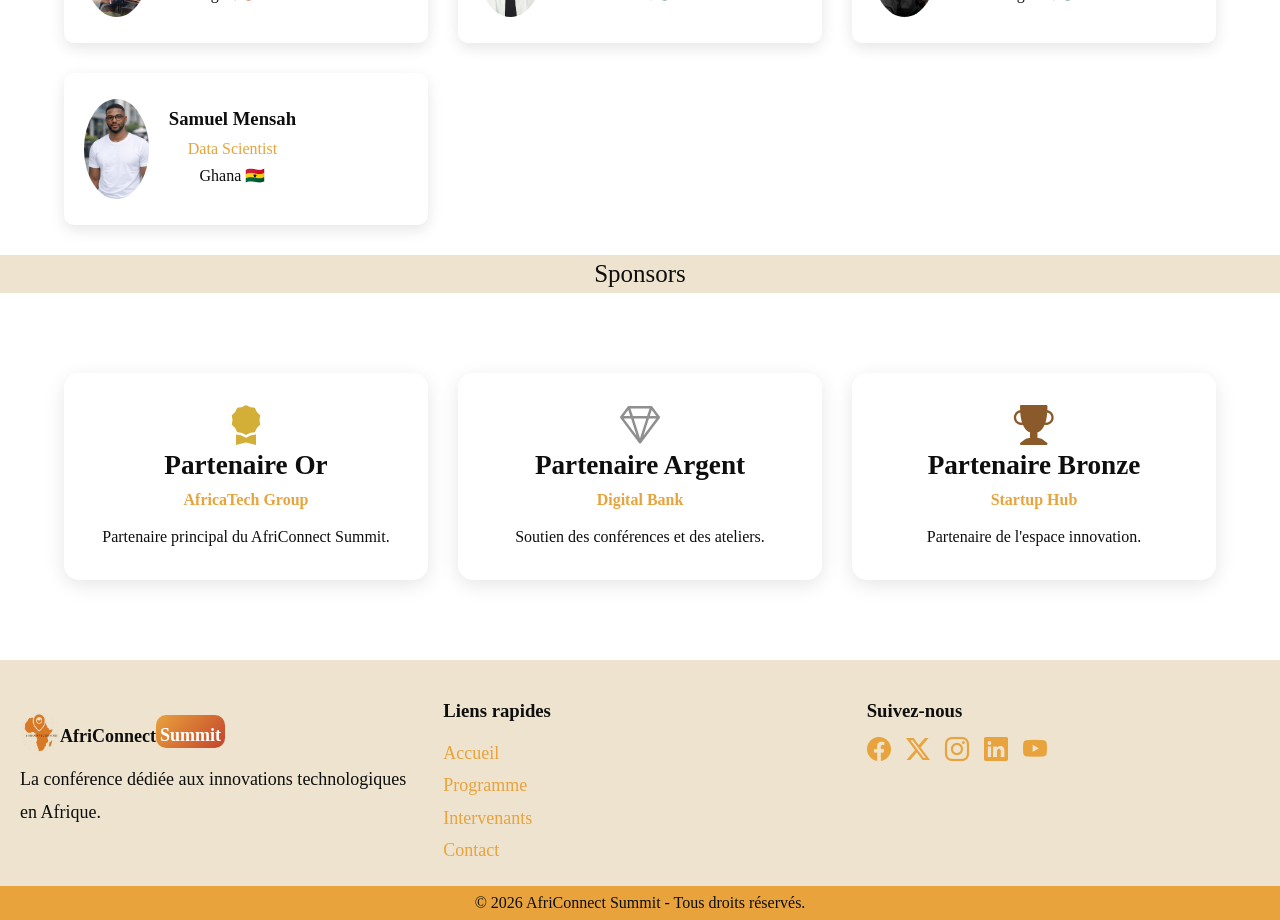
==== commit e7c3b459: "JS : dark mode avec localStorage et  navbar dynamique au scroll" ====
--- a/index.html
+++ b/index.html
@@ -1,5 +1,5 @@
 <!DOCTYPE html>
-<html lang="fr">
+<html lang="fr" data-theme="light">
 
 <head>
     <meta charset="UTF-8">
@@ -22,6 +22,7 @@
                 <li id="color">Summit</li>
             </ul>
         </div>
+        <button data-theme-toggler><i class="bi bi-sun-fill"></i> </button>
         <ul class="nav-links">
             <li><a href="index.html" class="active">Accueil</a></li>
             <li><a href="programme.html">Programme</a></li>
@@ -207,10 +208,10 @@
 
         </div>
 
-        <div id="copyrigth"></div>
+        
 
     </footer>
-
+    <div id="copyrigth"></div>
     <!-- script javascript-->
     <script src="js/main.js"></script>
 </body>
--- a/css/style.css
+++ b/css/style.css
@@ -4,23 +4,38 @@
 }
 
 :root {
-    /* couleur du site */
+    /* police */
+    --font-title: roboto slab;
+    --font-text: playfair display;
+}
+
+/* Style clair */
+[data-theme="light"] {
     --bg: #ffffff;
     --primary-color: #e8a33d;
     --secondary-color: #c4432b;
     --third-color: #ede3ce;
-    --bg-dark: #0e0e0e;
-    --bg-dark-card: rgba(232, 163, 61, 0.14);
-    --color: #E8A33D24;
-    /* police */
-    --font-title: roboto slab;
-    --font-text: playfair display;
+    --text-color: #0e0e0e;
+}
+
+/* Style sombre */
+[data-theme="dark"] {
+    --bg: #0e0e0e;
+    --primary-color: #e8a33d;
+    --secondary-color: #c4432b;
+    --third-color: #0e0e0e;
+    --text-color: #ffffff;
+}
+
+html {
+    background-color: var(--bg);
+    color: var(--text-color);
 }
 
 .logo {
     font-size: 24px;
     display: flex;
-    margin-top: 15px;
+    margin-top: 20px;
     font-weight: bold;
 
     img {
@@ -50,14 +65,30 @@
     position: fixed;
     background: var(--third-color);
     z-index: 2;
+    align-items: center;
 
     ul {
         display: flex;
         list-style: none;
     }
 
+    button{
+        margin-top: 10px;
+        padding: 4px;
+        width: 45px;
+        height: 6vh;
+        margin-left: 25px;
+        border-radius: 10px;
+        background: var(--third-color);
+        border: solid var(--primary-color);
+        i{
+            font-size: 25px;
+            color: var(--primary-color);
+        }
+    }
+
     .nav-links {
-        margin-top: 20px;
+        margin-top: 10px;
         margin-left: 400px;
 
         a {
@@ -67,14 +98,15 @@
             color: var(--bg-dark);
             transition: .3s;
         }
-        a:hover{
-           box-shadow: 0 5px 20px rgba(0, 0, 0, 0.1);
+
+        a:hover {
+            box-shadow: 0 5px 20px rgba(0, 0, 0, 0.1);
             border-bottom: solid var(--bg-dark);
         }
     }
 
     .primaire {
-        margin-top: 14px;
+        margin-top: 11px;
         padding: 3px;
         border-radius: 10px;
         color: white;
@@ -86,7 +118,7 @@
         transition: .3s;
     }
 
-    .primaire:hover{
+    .primaire:hover {
         box-shadow: 0 5px 20px rgba(0, 0, 0, 0.1);
         transform: translateY(-5px);
 
@@ -96,6 +128,18 @@
         border-bottom: solid var(--primary-color);
         color: var(--primary-color);
     }
+}
+
+.navbar.scrolled{
+    background: rgba(255, 255, 255, 0.6);
+    backdrop-filter: blur(10px);
+    -webkit-backdrop-filter: blur(10px);
+    box-shadow: 0 4px 15px rgba(0,0,0,.15);
+    button{
+    background: rgba(255, 255, 255, 0.339);
+    backdrop-filter: blur(30px);
+    -webkit-backdrop-filter: blur(30px);   
+}
 }
 
 .hero-interne {
@@ -121,11 +165,11 @@
 
         }
 
-        a{
+        a {
             color: var(--bg-dark);
         }
 
-        a:hover{
+        a:hover {
             color: var(--bg);
         }
 
@@ -171,8 +215,9 @@
                     color: var(--primary-color);
                     text-decoration: none;
                 }
-                a:hover{
-                    color: var(--bg);
+
+                a:hover {
+                    color: white;
                 }
             }
 
@@ -185,14 +230,23 @@
                     color: var(--primary-color);
                     font-size: 24px;
                 }
-                a:hover{
-                    color: var(--bg);
+
+                a:hover {
+                    color: white;
                 }
             }
 
         }
 
     }
+}
+
+/* ligne de copyrigth */
+
+#copyrigth{
+    padding: 8px;
+    text-align: center;
+    background: var(--primary-color);
 }
 
 /* en-tête de chaque page */
@@ -251,6 +305,7 @@
     .hero-buttons {
         display: flex;
         gap: 15px;
+        flex-wrap: wrap;
 
         .primaire,
         .secondaire {
@@ -266,7 +321,7 @@
             color: var(--bg);
         }
 
-        .primaire:hover{
+        .primaire:hover {
             box-shadow: 0 5px 20px rgba(0, 0, 0, 0.5);
             color: var(--bg-dark);
             background: var(--bg);
@@ -279,8 +334,9 @@
             border: 2px solid #E5E7EB;
         }
 
-        .secondaire:hover{
+        .secondaire:hover {
             box-shadow: 0 5px 20px rgba(0, 0, 0, 0.5);
+            border: solid var(--primary-color);
         }
     }
 
@@ -306,11 +362,12 @@
         list-style: none;
         justify-content: space-between;
         gap: 30px;
+        flex-wrap: wrap;
     }
 
     .counters {
         font-family: var(--font-text);
-        font-size: 20px;
+        font-size: 24px;
 
     }
 }
@@ -390,6 +447,7 @@
     .card:hover {
         transform: translateY(-10px);
         box-shadow: 0 12px 25px rgba(0, 0, 0, .2);
+        border: solid var(--primary-color);
     }
 
 
@@ -418,6 +476,7 @@
 .sponsor:hover {
     transform: translateY(-10px);
     box-shadow: 0 12px 25px rgba(0, 0, 0, .2);
+    border: solid var(--primary-color);
 }
 
 .sponsor h3 {
@@ -478,6 +537,7 @@
     font-size: 16px;
     border-radius: 6px;
     transition: .3s;
+    color: var(--text-color);
 }
 
 .tab:hover {
@@ -492,21 +552,24 @@
 
 th {
     background: var(--primary-color);
-    color: var(--bg);
     padding: 15px;
+    color: white;
 }
 
 td {
     padding: 12px;
     text-align: center;
+
 }
 
 tbody tr:nth-child(even) {
     background: #f2f2f2;
+    color: black;
 }
 
 tbody tr:nth-child(odd) {
     background: white;
+    color: black;
 }
 
 /* section thématique */
@@ -545,6 +608,7 @@
     .theme-card:hover {
         transform: translateY(-10px);
         box-shadow: 0 12px 25px rgba(0, 0, 0, .2);
+        border: solid var(--primary-color);
     }
 }
 
@@ -565,13 +629,14 @@
     border-radius: 10px;
     box-shadow: 0 5px 15px rgba(0, 0, 0, .1);
 
-    a{
+    a {
         text-decoration: none;
-        color: var(--bg-dark);
-    }
-
-    a:hover{
-        color: var(--bg);
+        color: var(--text-color);
+        
+    }
+
+    a:hover {
+        color: var(--primary-color);
     }
 }
 
@@ -601,7 +666,7 @@
 
 .champ input:hover,
 .champ select:hover,
-.champ textarea:hover{
+.champ textarea:hover {
     transform: translateY(-5px);
     box-shadow: 0 12px 25px rgba(0, 0, 0, .2);
 }
@@ -622,7 +687,7 @@
     background: linear-gradient(135deg, var(--primary-color), var(--secondary-color));
 }
 
-.btn:hover{
+.btn:hover {
     transform: translateY(-10px);
     box-shadow: 0 12px 25px rgba(0, 0, 0, .2);
 }
@@ -665,6 +730,7 @@
     cursor: pointer;
     border-radius: 6px;
     transition: .3s;
+    color: var(--text-color);
 }
 
 .filter-btn:hover {
@@ -685,7 +751,7 @@
         align-items: center;
         gap: 20px;
         padding: 20px;
-        background: white;
+        background: var(--bg);
         border-radius: 10px;
         overflow: hidden;
         box-shadow: 0 5px 15px rgba(0, 0, 0, .1);
@@ -696,6 +762,7 @@
     .card:hover {
         transform: translateY(-10px);
         box-shadow: 0 12px 25px rgba(0, 0, 0, .2);
+        border: solid var(--primary-color);
     }
 
     .card img {
@@ -733,17 +800,19 @@
         border-radius: 8px;
         overflow: hidden;
         box-shadow: 0 3px 10px rgba(0, 0, 0, .1);
+        
     }
 
     input {
         display: none;
+
     }
 
     label {
         display: block;
         padding: 18px 20px;
         background: var(--primary-color);
-        color: var(--bg);
+        color: var(--text-color);
         font-weight: bold;
         cursor: pointer;
         position: relative;
@@ -754,23 +823,25 @@
         position: absolute;
         right: 20px;
         font-size: 22px;
-    }
-
-}
-
-.content {
-    max-height: 0;
-    overflow: hidden;
-    background: #f8f9fa;
-    transition: max-height .5s ease, padding .5s ease;
-    padding: 0 20px;
-
-    p {
-        line-height: 1.6;
-    }
-}
-
-
+
+    }
+
+    .content{
+        max-height: 0;
+        overflow: hidden;
+        transition: max-height .5s ease, padding .5s ease;
+        padding: 0 20px;
+
+        p {
+             color: var(--text-color);
+            line-height: 1.6;
+        }
+    } 
+    
+
+}
+
+  
 
 /* Accordion ouvert */
 
@@ -782,3 +853,198 @@
 input:checked+label::after {
     content: "−";
 }
+
+/* responsive design */
+@media screen and (min-width: 375px) and (max-width: 767px) {
+
+    .navbar {
+        width: 95%;
+        padding: 15px 20px;
+        justify-content: space-between;
+        align-items: center;
+
+        .nav-links {
+            display: none;
+            flex-direction: column;
+            position: absolute;
+            top: 70px;
+            right: 20px;
+            background: white;
+            padding: 20px;
+        }
+
+        .nav-links.active {
+            display: flex;
+            width: 95%;
+            gap: 5px;
+            background-color: var(--third-color);
+        }
+        
+           
+    
+        
+
+        .primaire {
+            display: none;
+        }
+
+        .hamburger {
+            display: flex;
+            flex-direction: column;
+            gap: 5px;
+            cursor: pointer;
+            padding: 10px;
+
+            span {
+                width: 35px;
+                height: 4px;
+                background: var(--text-color);
+                border-radius: 5px;
+            }
+        }
+
+        .logo img {
+            width: 45px;
+        }
+
+        .logo li {
+            font-size: 1rem;
+        }
+    }
+
+    footer {
+
+
+        .footer-container {
+            display: flex;
+            gap: 30px;
+            flex-wrap: wrap;
+        }
+    }
+
+    .hero-section {
+
+        .hero-container {
+            grid-template-columns: 1fr;
+
+            .hero-text {
+                h1 {
+                    font-size: 1.5rem;
+                    line-height: 1.1;
+                }
+
+                p {
+                    font-size: 0.75rem;
+                }
+
+            }
+
+            .hero-image {
+                img {
+                    width: 80%;
+                    height: 300px;
+                }
+            }
+
+
+        }
+    }
+
+    .theme {
+        .theme-grid {
+            grid-template-columns: 1fr;
+        }
+    }
+
+    .why {
+        .grid-why {
+            grid-template-columns: 1fr;
+        }
+    }
+
+    .grid {
+        grid-template-columns: 1fr;
+    }
+
+    .contact {
+        flex-wrap: wrap;
+    }
+
+    iframe {
+        height: 30vh;
+        width: 90%;
+    }
+}
+
+@media screen and (min-width: 768px) and (max-width: 1199px) {
+    .navbar {
+        width: 95%;
+        padding: 15px 20px;
+        justify-content: space-between;
+        align-items: center;
+
+        .nav-links {
+            display: none;
+            flex-direction: column;
+            position: absolute;
+            top: 70px;
+            right: 20px;
+            background: white;
+            padding: 20px;
+        }
+
+        .nav-links.active {
+            display: flex;
+            width: 95%;
+            gap: 5px;
+            background-color: var(--third-color);
+        }
+
+        .primaire {
+            display: none;
+        }
+
+        .hamburger {
+            display: flex;
+            flex-direction: column;
+            gap: 8px;
+            cursor: pointer;
+            padding: 10px;
+
+            span {
+                width: 40px;
+                height: 5px;
+                background: var(--text-color);
+                border-radius: 5px;
+            }
+        }
+
+        .logo img {
+            width: 45px;
+        }
+
+        .logo li {
+            font-size: 1rem;
+        }
+    }
+
+    .hero-section {
+
+        .hero-container {
+            grid-template-columns: 1fr;
+
+        }
+
+    }
+
+    .grid {
+        grid-template-columns: repeat(2, 1fr);
+    }
+
+    .theme {
+        .theme-grid {
+            grid-template-columns: repeat(2, 1fr);
+        }
+    }
+
+}
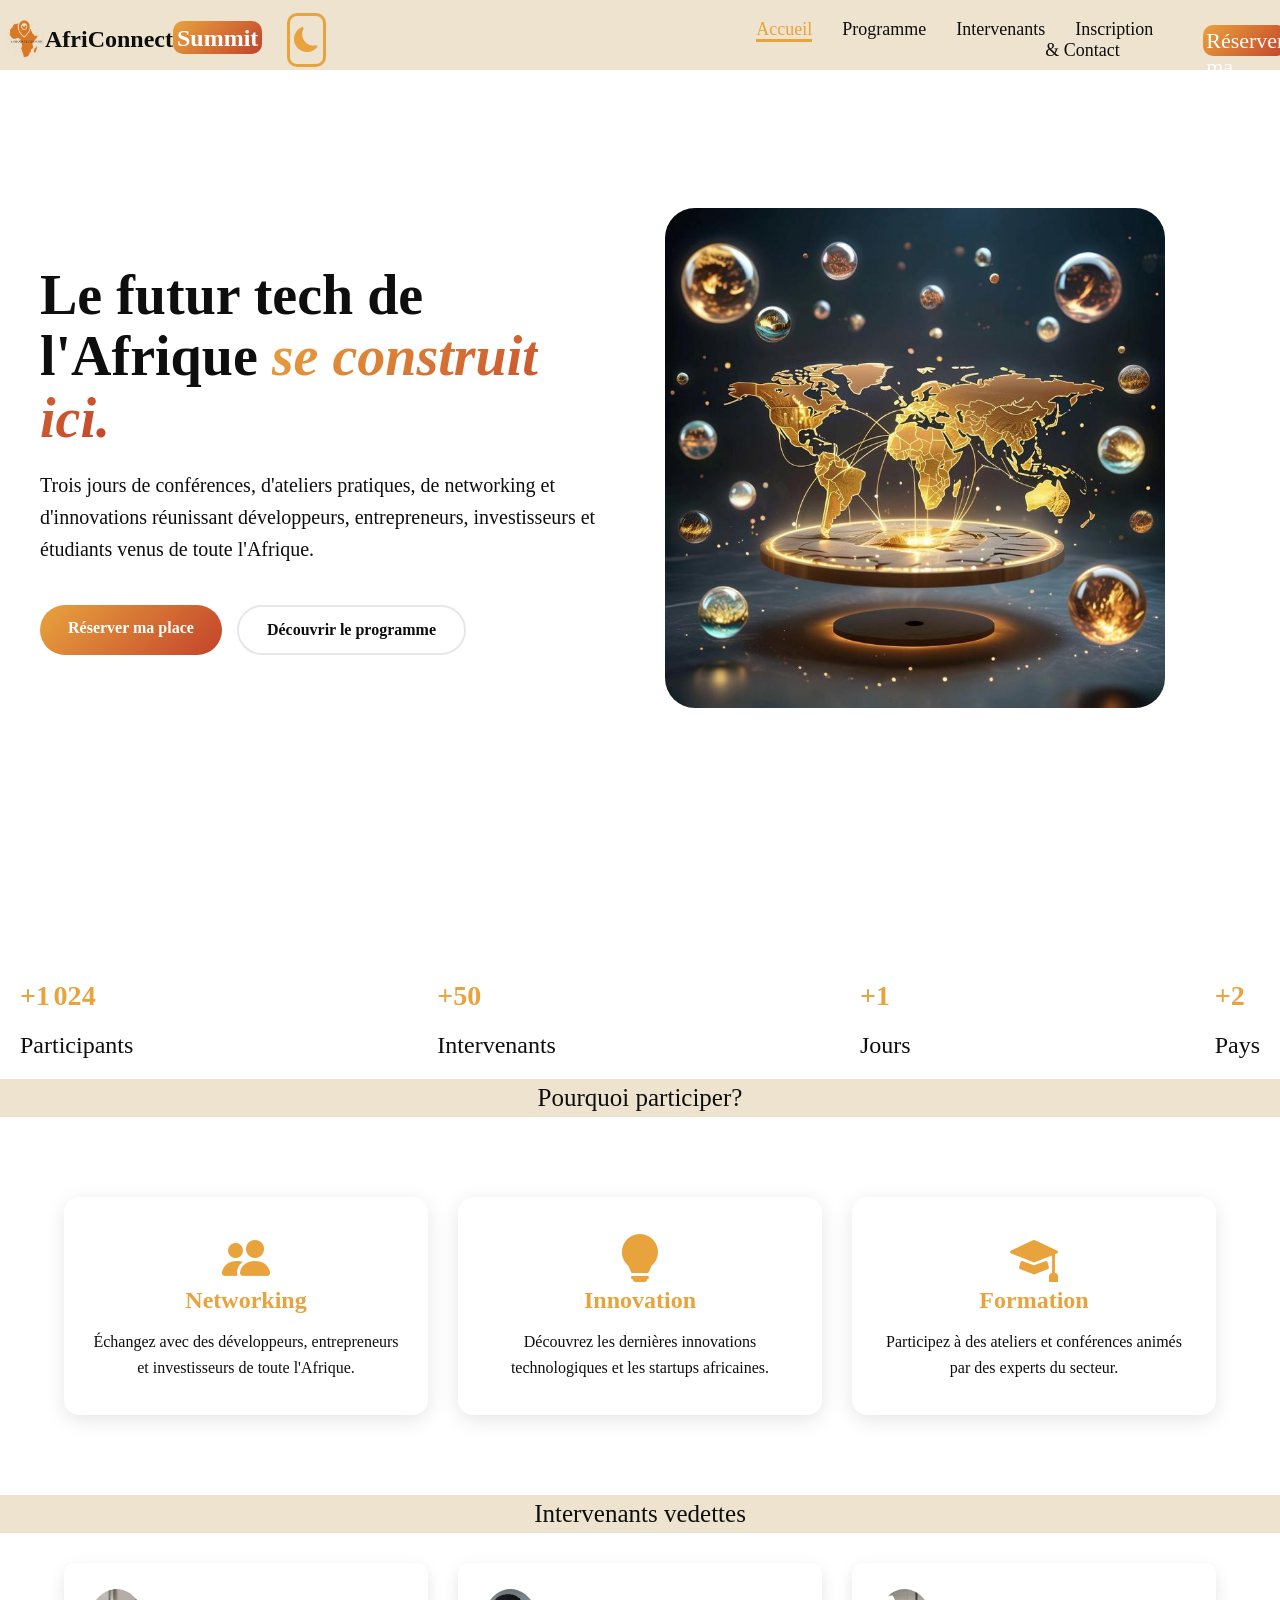
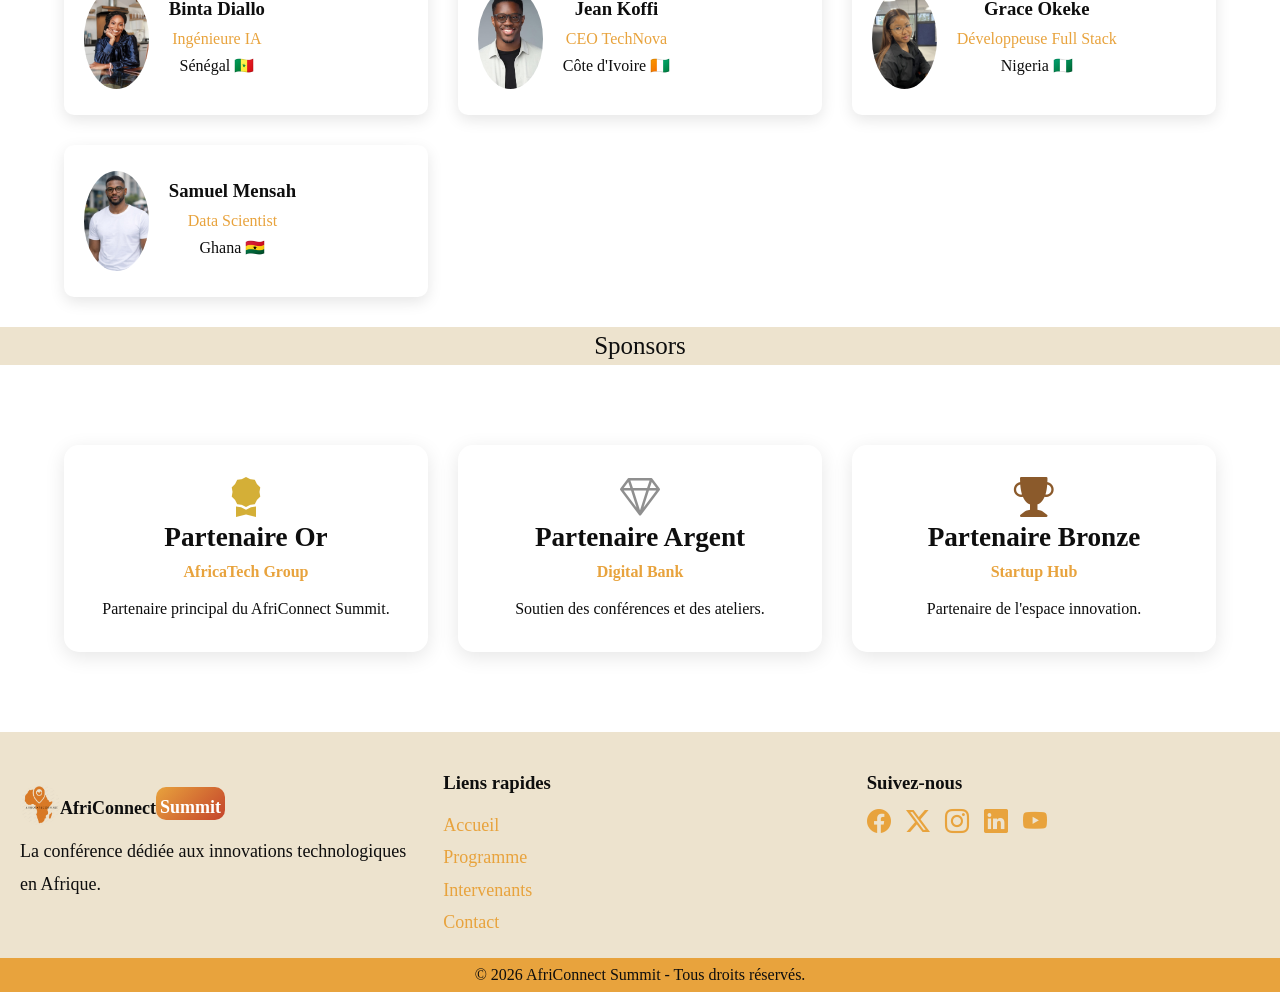
==== commit ae9a8919: "JS : filtrage dynamique, animation des sections et compteurs-animés" ====
--- a/index.html
+++ b/index.html
@@ -38,7 +38,7 @@
     </nav>
 
     <!-- section hero -->
-    <section class="hero-section">
+    <section class="hero-section reveal fade-in">
         <div class="hero-container">
             <div class="hero-text">
                 <h1>Le futur tech de l'Afrique <em>se construit ici.</em></h1>
@@ -58,29 +58,29 @@
     </section>
 
     <!-- section chiffres clés -->
-    <section class="chiffres-cle">
+    <section class="chiffres-cle reveal slide-in">
         <ul>
             <li class="counters">
-                <h3></h3>
+                <h3 class="count" data-target="+3200">0</h3>
                 <p>Participants</p>
             </li>
             <li class="counters">
-                <h3></h3>
+                <h3 class="count" data-target="155">0</h3>
                 <p>Intervenants</p>
             </li>
             <li class="counters">
-                <h3></h3>
+                <h3 class="count" data-target="3">0</h3>
                 <p>Jours</p>
             </li>
             <li class="counters">
-                <h3></h3>
+                <h3 class="count" data-target="6">0</h3>
                 <p>Pays</p>
             </li>
         </ul>
     </section>
 
     <!-- section pourquoi anticiper -->
-    <section class="why">
+    <section class="why reveal zoom-in">
         <div class="title">Pourquoi participer?</div>
         <div class="grid-why">
             <div class="card">
@@ -102,7 +102,7 @@
     </section>
 
     <!-- section intervenants vedettes -->
-    <section>
+    <section class="reveal fade-in">
         <div class="title">Intervenants vedettes</div>
         <div class="grid">
             <div class="card">
@@ -141,7 +141,7 @@
     </section>
 
     <!-- section sponsors -->
-    <section>
+    <section class="reveal fade-in">
         <div class="title">Sponsors</div>
         <div class="sponsor-container">
 
@@ -171,7 +171,7 @@
     </section>
 
     <!-- footer -->
-    <footer>
+    <footer class="reveal slide-in">
 
         <div class="footer-container">
 
--- a/css/style.css
+++ b/css/style.css
@@ -369,6 +369,10 @@
         font-family: var(--font-text);
         font-size: 24px;
 
+        .count{
+            margin: 20px auto;
+            color: var(--primary-color);
+        }
     }
 }
 
@@ -545,9 +549,25 @@
     color: var(--bg);
 }
 
+.tab.active{
+    background: var(--primary-color);
+    color: var(--bg);
+    box-shadow: 0 12px 25px rgba(0, 0, 0, .2);
+}
+
+.planning{
+    display: none;
+}
+
+.planning.active{
+    display:block;
+    
+}
+
 table {
-    width: 100%;
+    width: 90%;
     border-collapse: collapse;
+    margin: 20px auto;
 }
 
 th {
@@ -736,6 +756,16 @@
 .filter-btn:hover {
     background: var(--primary-color);
     color: white;
+    
+}
+.filter-btn.active{
+    background: var(--primary-color);
+    color: white;
+    box-shadow: 0 8px 25px rgba(0, 0, 0, 0.2);
+}
+
+.hide{
+    display:none;
 }
 
 .grid {
@@ -1047,4 +1077,32 @@
         }
     }
 
-}+}
+
+/* animation */
+
+/* masque */
+.reveal {
+    opacity: 0;
+     transition: opacity .8s ease, transform .8s ease;
+}
+
+/* fade-in */
+.fade-in{
+    transform: translateY(20px);
+}
+
+/* zoom-in */
+.zoom-in{
+    transform: scale(0.8);
+}
+
+/* slide-in */
+.slide-in{
+    transform: translateX(-80px);
+}
+
+.reveal.show {
+    opacity: 1;
+    transform: translate(0) scale(1);
+}
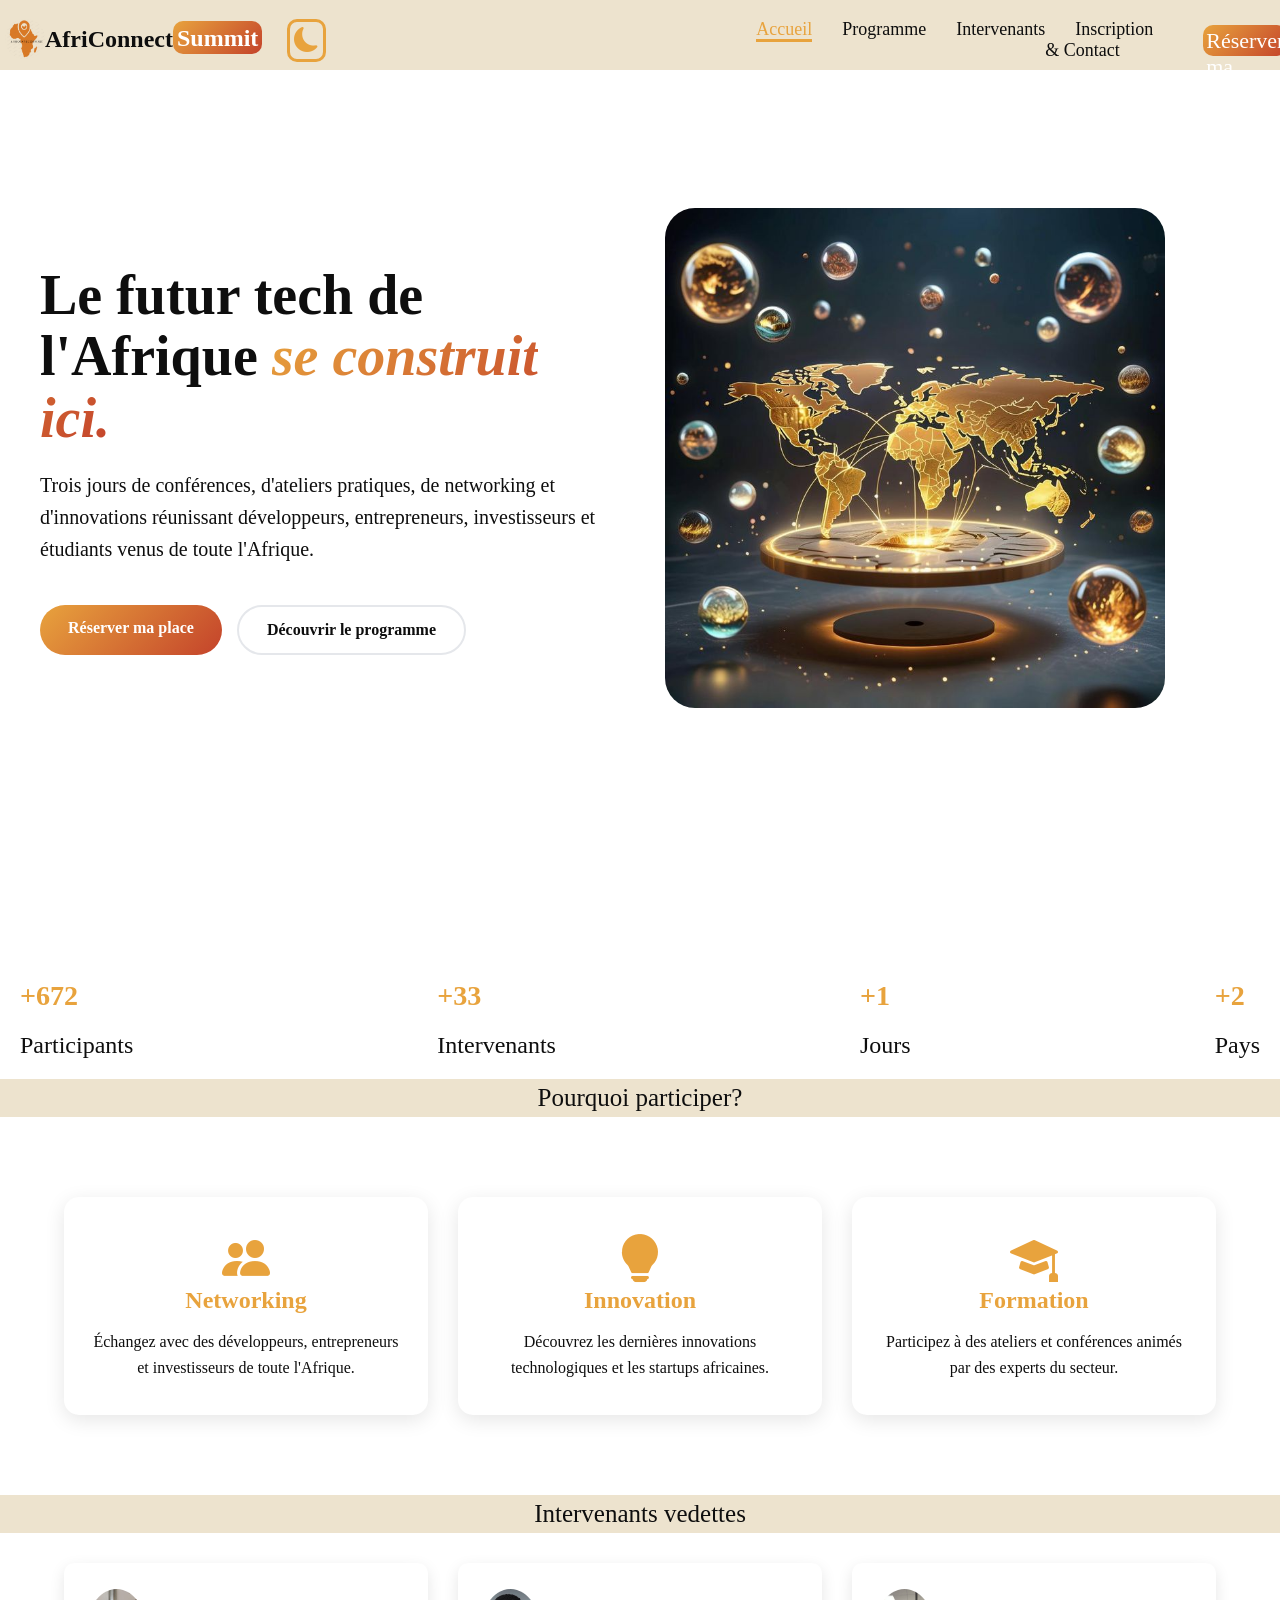
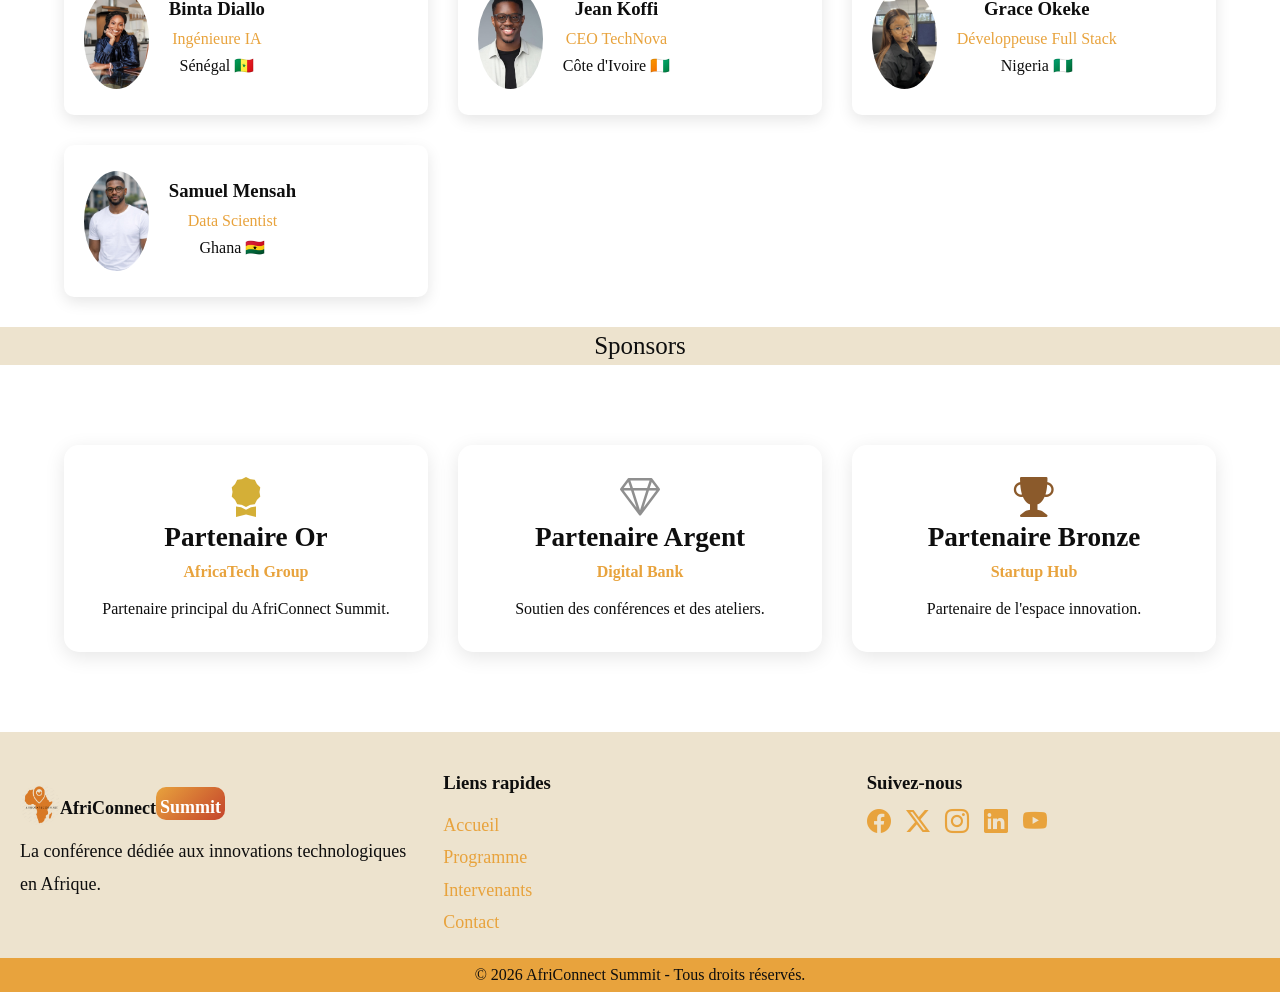
==== commit c0e47b31: "JS : Validation du formulaire et bouton retour en haut" ====
--- a/index.html
+++ b/index.html
@@ -38,7 +38,7 @@
     </nav>
 
     <!-- section hero -->
-    <section class="hero-section reveal fade-in">
+    <section class="hero-section reveal fade-in" id="top-index">
         <div class="hero-container">
             <div class="hero-text">
                 <h1>Le futur tech de l'Afrique <em>se construit ici.</em></h1>
@@ -212,6 +212,10 @@
 
     </footer>
     <div id="copyrigth"></div>
+
+    <!-- bouton back to top -->
+    <a href="#top-index" id="back-to-top"><i class="bi bi-arrow-up"></i></a>
+
     <!-- script javascript-->
     <script src="js/main.js"></script>
 </body>
--- a/css/style.css
+++ b/css/style.css
@@ -75,8 +75,6 @@
     button{
         margin-top: 10px;
         padding: 4px;
-        width: 45px;
-        height: 6vh;
         margin-left: 25px;
         border-radius: 10px;
         background: var(--third-color);
@@ -1106,3 +1104,59 @@
     opacity: 1;
     transform: translate(0) scale(1);
 }
+
+/* error du formulaire */
+.error{
+    color: red;
+    font-size: 14px;
+    min-height: 20px;
+}
+
+.error-input{
+    border: solid red;
+    box-shadow: 0 0 10px rgba(255, 0, 0, 0.3);
+}
+
+.success{
+    border: 2px solid green;
+}
+
+.success-message{
+    margin-top: 20px;
+    padding: 15px;
+    border-radius: 10px;
+    background-color: #d4edda;
+    color: #155724;
+    text-align: center;
+    font-weight: bold;
+}
+
+/*  */
+#back-to-top {
+    color: white;
+    border-radius: 30px;
+    background: var(--primary-color);
+    height: fit-content;
+    padding: 5px;
+    text-align: center;
+    position: fixed;
+    text-decoration: none;
+    right: 1.5rem;
+    bottom: 1.5rem;
+    opacity: 0;
+    transform: translateY(12px) scale(0.88);
+    transition: opacity 0.28s ease, transform 0.28s cubic-bezier(0.34, 1.4, 0.64, 1);
+    pointer-events: none;
+    box-shadow: 0 3px 10px rgba(0, 0, 0, .5);
+
+    i {
+        font-size: 30px;
+    }
+
+}
+
+#back-to-top.visible {
+    opacity: 1;
+    transform: translateY(0) scale(1);
+    pointer-events: auto;
+}
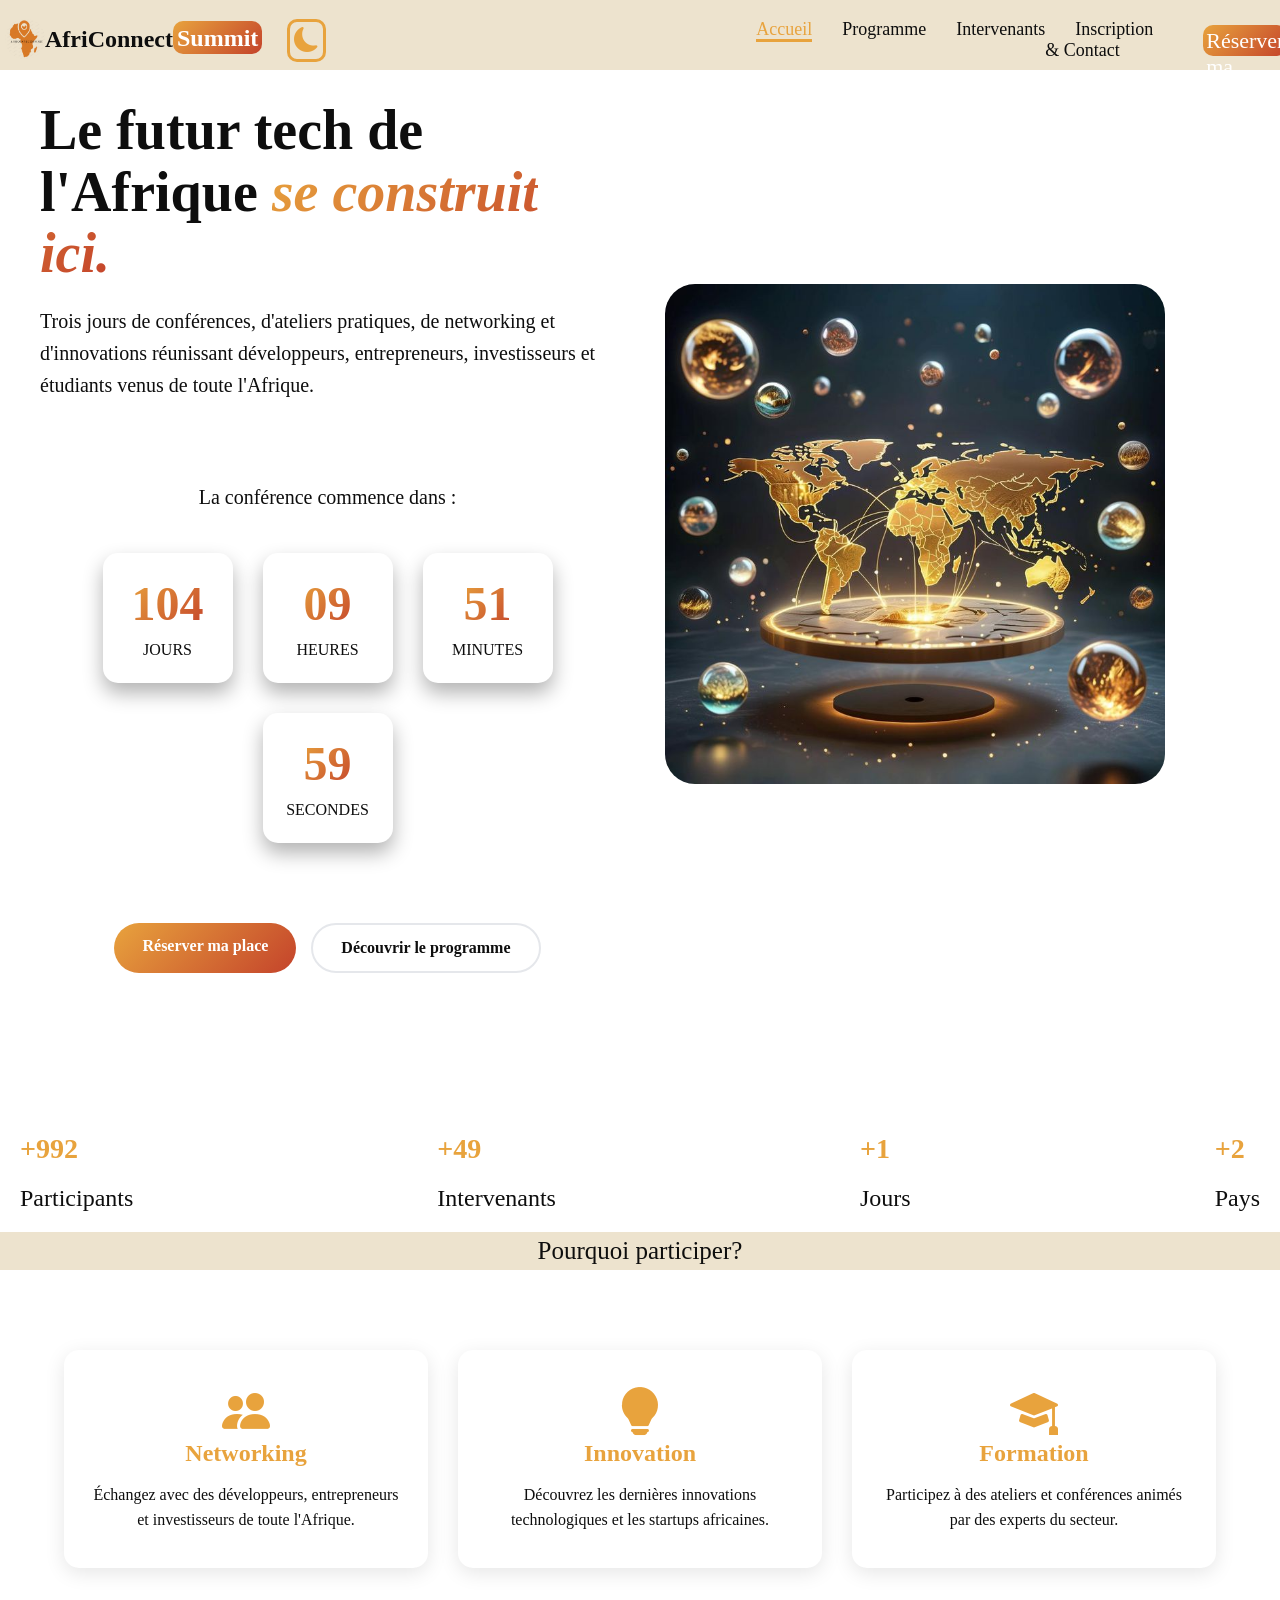
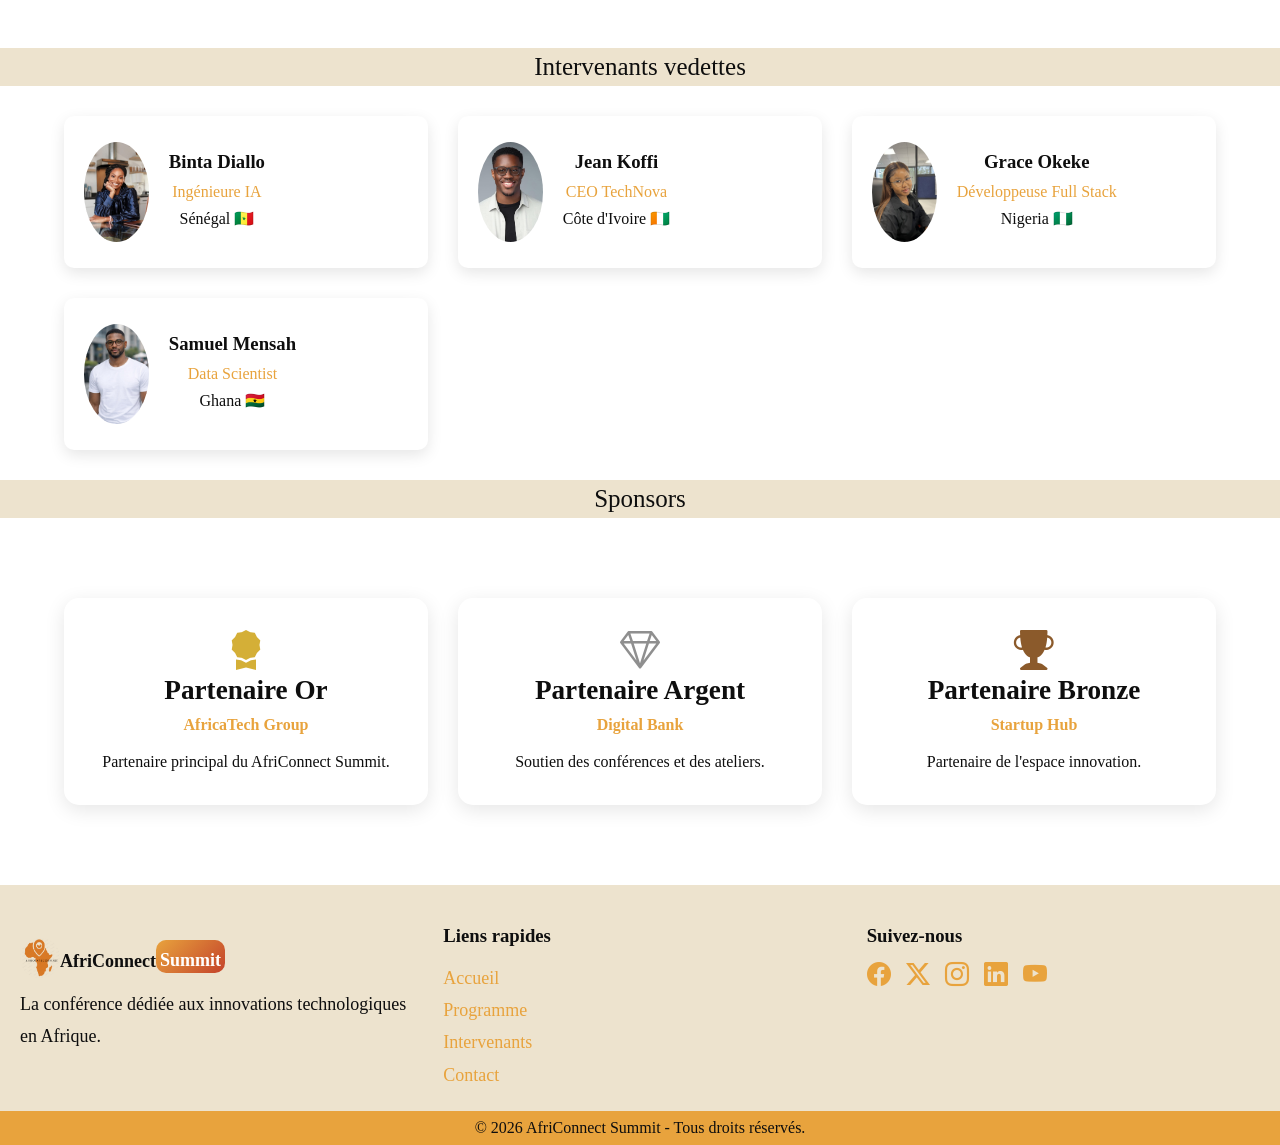
==== commit bebb8798: "Vérification : commentaires,HTML et fonctionnalités validées" ====
--- a/index.html
+++ b/index.html
@@ -19,7 +19,7 @@
             <ul>
                 <li><img src="images/logo.png" alt="logo"></li>
                 <li>AfriConnect</li>
-                <li id="color">Summit</li>
+                <li class="color">Summit</li>
             </ul>
         </div>
         <button data-theme-toggler><i class="bi bi-sun-fill"></i> </button>
@@ -44,6 +44,36 @@
                 <h1>Le futur tech de l'Afrique <em>se construit ici.</em></h1>
                 <p>Trois jours de conférences, d'ateliers pratiques, de networking et d'innovations réunissant
                     développeurs, entrepreneurs, investisseurs et étudiants venus de toute l'Afrique.</p>
+                <div class="countdown-section">
+                    <p>La conférence commence dans :</p>
+
+                    <div class="countdown">
+
+                        <div class="time-box">
+                            <span id="days">00</span>
+                            <small>Jours</small>
+                        </div>
+
+                        <div class="time-box">
+                            <span id="hours">00</span>
+                            <small>Heures</small>
+                        </div>
+
+                        <div class="time-box">
+                            <span id="minutes">00</span>
+                            <small>Minutes</small>
+                        </div>
+
+                        <div class="time-box">
+                            <span id="seconds">00</span>
+                            <small>Secondes</small>
+                        </div>
+
+                    </div>
+
+                    <p id="sms"></p>
+
+                </div>
                 <div class="hero-buttons">
                     <a href="contact.html" class="primaire">Réserver ma place</a>
                     <a href="programme.html" class="secondaire">Découvrir le programme</a>
@@ -51,7 +81,7 @@
             </div>
             <div class="hero-image">
                 <div class="image">
-                    <img src="images/arriere (1).jpeg" alt="acceuil">
+                    <img src="images/arriere.jpeg" alt="acceuil">
                 </div>
             </div>
         </div>
@@ -179,7 +209,7 @@
                 <ul class="logo">
                     <li><img src="images/logo.png" alt="logo"></li>
                     <li>AfriConnect</li>
-                    <li id="color">Summit</li>
+                    <li class="color">Summit</li>
                 </ul>
                 <p>La conférence dédiée aux innovations technologiques en Afrique.</p>
             </div>
@@ -208,7 +238,7 @@
 
         </div>
 
-        
+
 
     </footer>
     <div id="copyrigth"></div>
--- a/css/style.css
+++ b/css/style.css
@@ -46,7 +46,7 @@
         background: var(--third-color);
     }
 
-    #color {
+    .color {
         margin-top: -5px;
         background: linear-gradient(135deg, var(--primary-color), var(--secondary-color));
         color: white;
@@ -72,14 +72,15 @@
         list-style: none;
     }
 
-    button{
+    button {
         margin-top: 10px;
         padding: 4px;
         margin-left: 25px;
         border-radius: 10px;
         background: var(--third-color);
         border: solid var(--primary-color);
-        i{
+
+        i {
             font-size: 25px;
             color: var(--primary-color);
         }
@@ -128,16 +129,17 @@
     }
 }
 
-.navbar.scrolled{
+.navbar.scrolled {
     background: rgba(255, 255, 255, 0.6);
     backdrop-filter: blur(10px);
     -webkit-backdrop-filter: blur(10px);
-    box-shadow: 0 4px 15px rgba(0,0,0,.15);
-    button{
-    background: rgba(255, 255, 255, 0.339);
-    backdrop-filter: blur(30px);
-    -webkit-backdrop-filter: blur(30px);   
-}
+    box-shadow: 0 4px 15px rgba(0, 0, 0, .15);
+
+    button {
+        background: rgba(255, 255, 255, 0.339);
+        backdrop-filter: blur(30px);
+        -webkit-backdrop-filter: blur(30px);
+    }
 }
 
 .hero-interne {
@@ -241,7 +243,7 @@
 
 /* ligne de copyrigth */
 
-#copyrigth{
+#copyrigth {
     padding: 8px;
     text-align: center;
     background: var(--primary-color);
@@ -304,6 +306,7 @@
         display: flex;
         gap: 15px;
         flex-wrap: wrap;
+        justify-content: center;
 
         .primaire,
         .secondaire {
@@ -351,6 +354,58 @@
     }
 }
 
+/* compte à rebours */
+
+.countdown-section {
+    text-align: center;
+    padding: 40px;
+
+    p {
+        margin-bottom: 30px;
+    }
+
+    .countdown {
+        display: flex;
+        gap: 30px;
+        justify-content: center;
+        flex-wrap: wrap;
+    }
+
+    .time-box {
+        width: 130px;
+        height: 130px;
+        background: var(--bg);
+        color: var(--text-color);
+        border-radius: 15px;
+        display: flex;
+        flex-direction: column;
+        justify-content: center;
+        align-items: center;
+        box-shadow: 0 10px 20px rgba(0, 0, 0, 0.3);
+        transition: 0.3s;
+
+        span {
+            font-size: 3rem;
+            font-weight: bold;
+            background: linear-gradient(135deg, var(--primary-color), var(--secondary-color));
+            -webkit-background-clip: text;
+            -webkit-text-fill-color: transparent;
+            background-clip: text;
+        }
+
+        small {
+            font-size: 1rem;
+            margin-top: 10px;
+            text-transform: uppercase;
+        }
+    }
+
+    .time-box:hover {
+        transform: translateY(-8px);
+        border: solid var(--primary-color);
+    }
+}
+
 /* acceuil chiffres-clés */
 .chiffres-cle {
     padding: 40px 20px 20px;
@@ -367,7 +422,7 @@
         font-family: var(--font-text);
         font-size: 24px;
 
-        .count{
+        .count {
             margin: 20px auto;
             color: var(--primary-color);
         }
@@ -547,19 +602,19 @@
     color: var(--bg);
 }
 
-.tab.active{
+.tab.active {
     background: var(--primary-color);
     color: var(--bg);
     box-shadow: 0 12px 25px rgba(0, 0, 0, .2);
 }
 
-.planning{
+.planning {
     display: none;
 }
 
-.planning.active{
-    display:block;
-    
+.planning.active {
+    display: block;
+
 }
 
 table {
@@ -650,7 +705,7 @@
     a {
         text-decoration: none;
         color: var(--text-color);
-        
+
     }
 
     a:hover {
@@ -754,16 +809,17 @@
 .filter-btn:hover {
     background: var(--primary-color);
     color: white;
-    
-}
-.filter-btn.active{
+
+}
+
+.filter-btn.active {
     background: var(--primary-color);
     color: white;
     box-shadow: 0 8px 25px rgba(0, 0, 0, 0.2);
 }
 
-.hide{
-    display:none;
+.hide {
+    display: none;
 }
 
 .grid {
@@ -828,7 +884,7 @@
         border-radius: 8px;
         overflow: hidden;
         box-shadow: 0 3px 10px rgba(0, 0, 0, .1);
-        
+
     }
 
     input {
@@ -854,22 +910,22 @@
 
     }
 
-    .content{
+    .content {
         max-height: 0;
         overflow: hidden;
         transition: max-height .5s ease, padding .5s ease;
         padding: 0 20px;
 
         p {
-             color: var(--text-color);
+            color: var(--text-color);
             line-height: 1.6;
         }
-    } 
-    
-
-}
-
-  
+    }
+
+
+}
+
+
 
 /* Accordion ouvert */
 
@@ -907,10 +963,10 @@
             gap: 5px;
             background-color: var(--third-color);
         }
-        
-           
-    
-        
+
+
+
+
 
         .primaire {
             display: none;
@@ -1082,21 +1138,21 @@
 /* masque */
 .reveal {
     opacity: 0;
-     transition: opacity .8s ease, transform .8s ease;
+    transition: opacity .8s ease, transform .8s ease;
 }
 
 /* fade-in */
-.fade-in{
+.fade-in {
     transform: translateY(20px);
 }
 
 /* zoom-in */
-.zoom-in{
+.zoom-in {
     transform: scale(0.8);
 }
 
 /* slide-in */
-.slide-in{
+.slide-in {
     transform: translateX(-80px);
 }
 
@@ -1106,22 +1162,22 @@
 }
 
 /* error du formulaire */
-.error{
+.error {
     color: red;
     font-size: 14px;
     min-height: 20px;
 }
 
-.error-input{
+.error-input {
     border: solid red;
     box-shadow: 0 0 10px rgba(255, 0, 0, 0.3);
 }
 
-.success{
+.success {
     border: 2px solid green;
 }
 
-.success-message{
+.success-message {
     margin-top: 20px;
     padding: 15px;
     border-radius: 10px;
